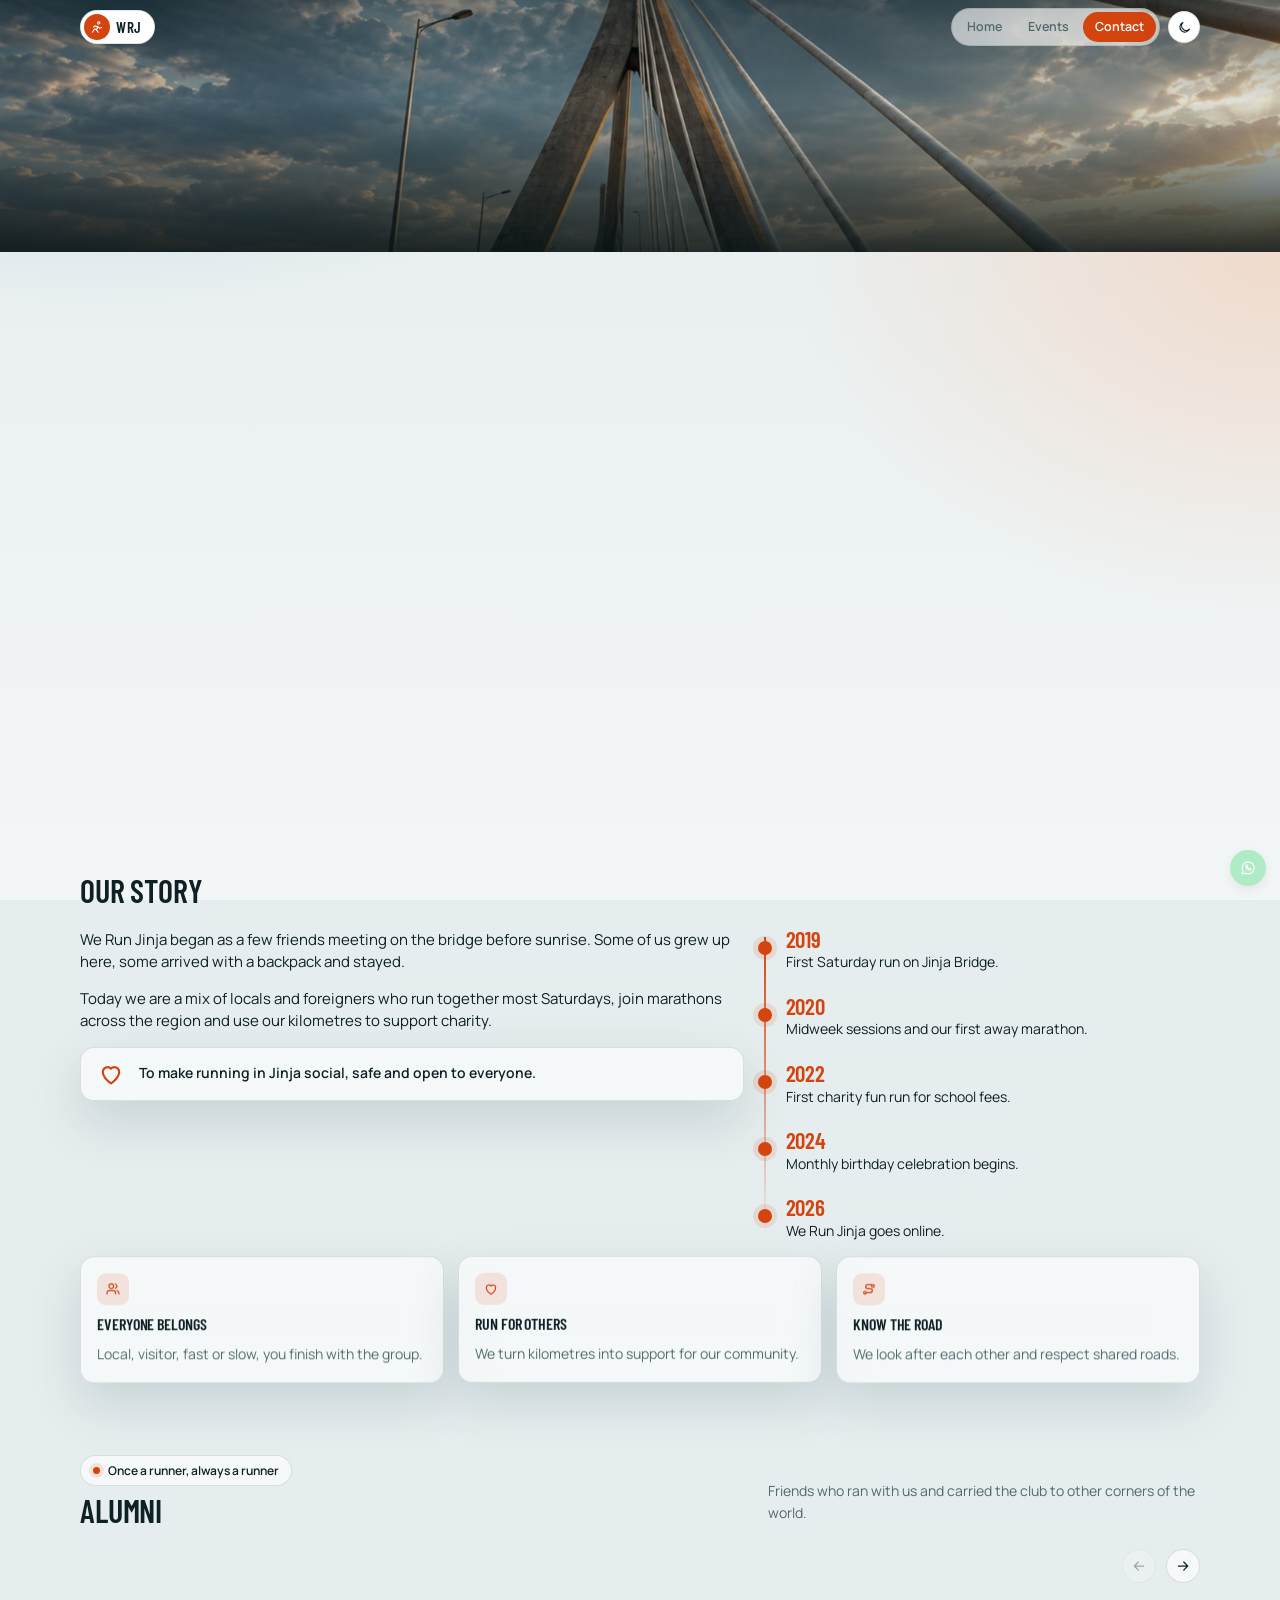
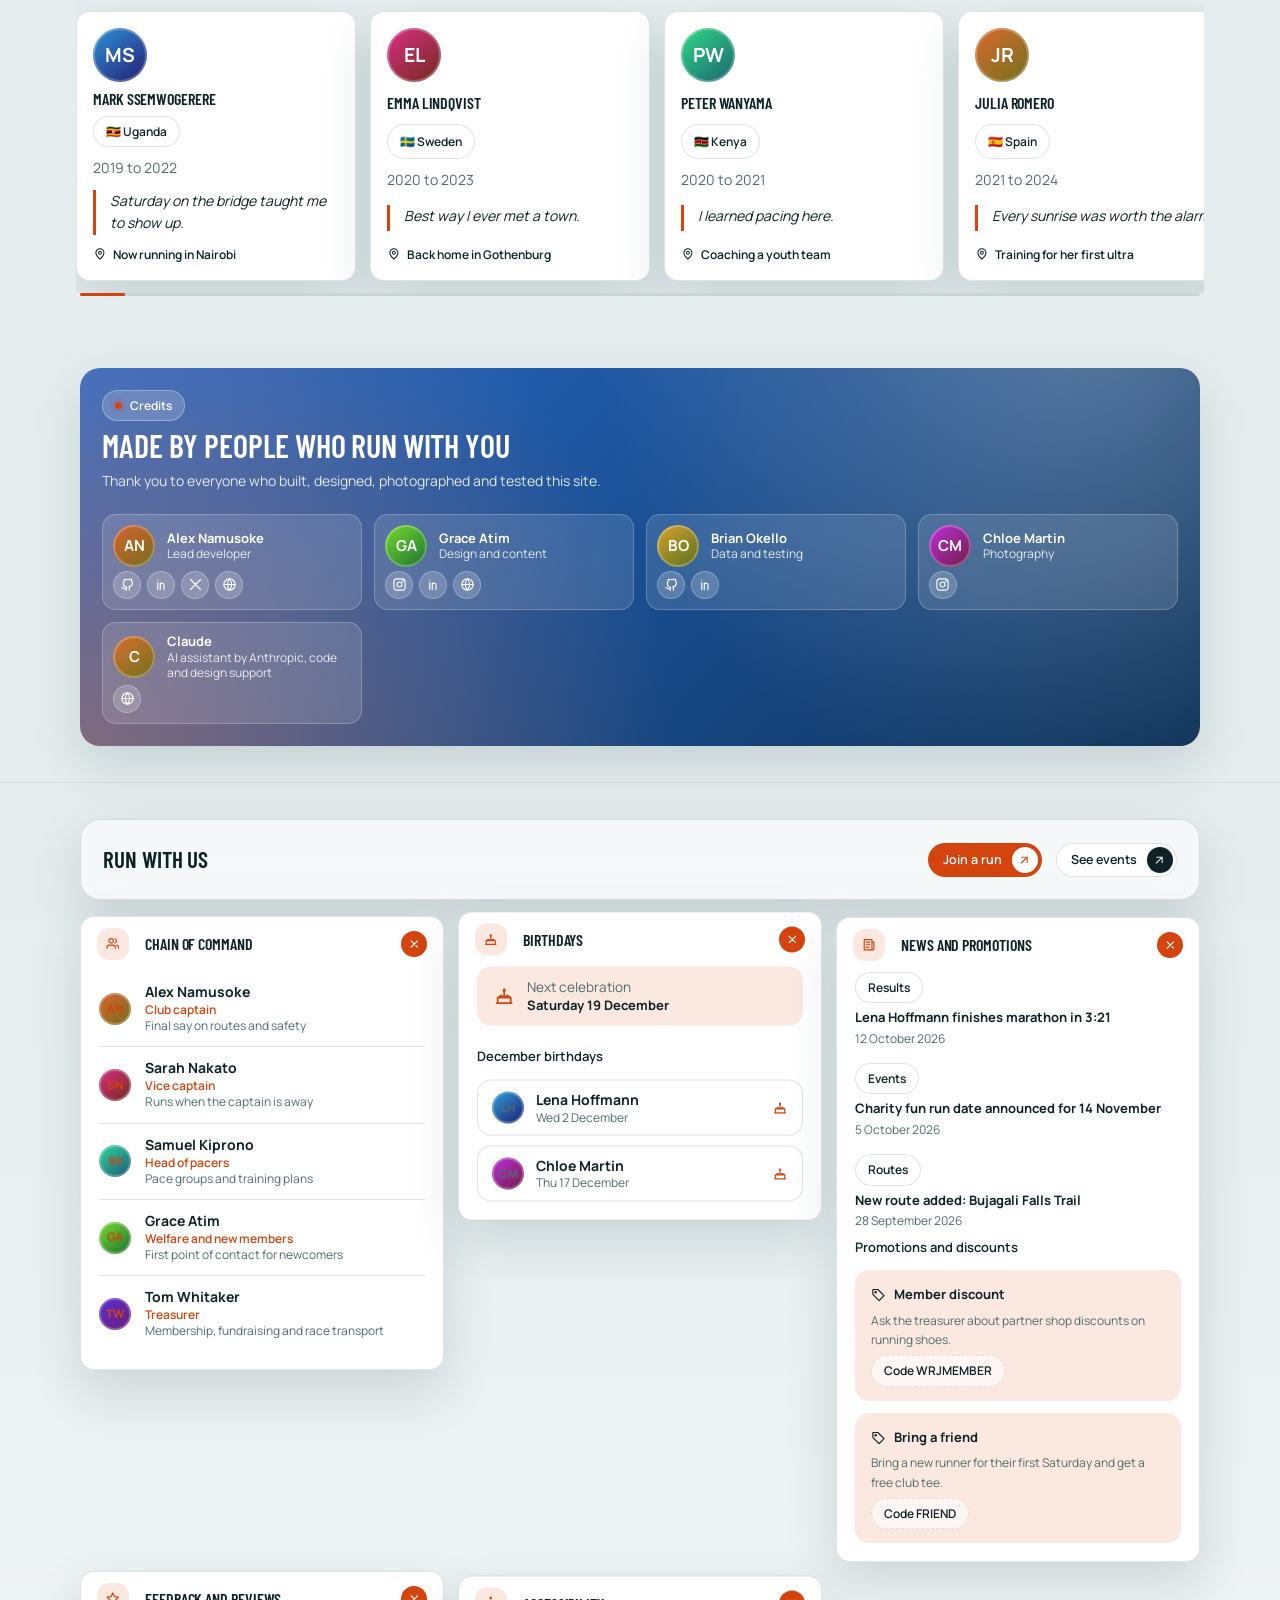
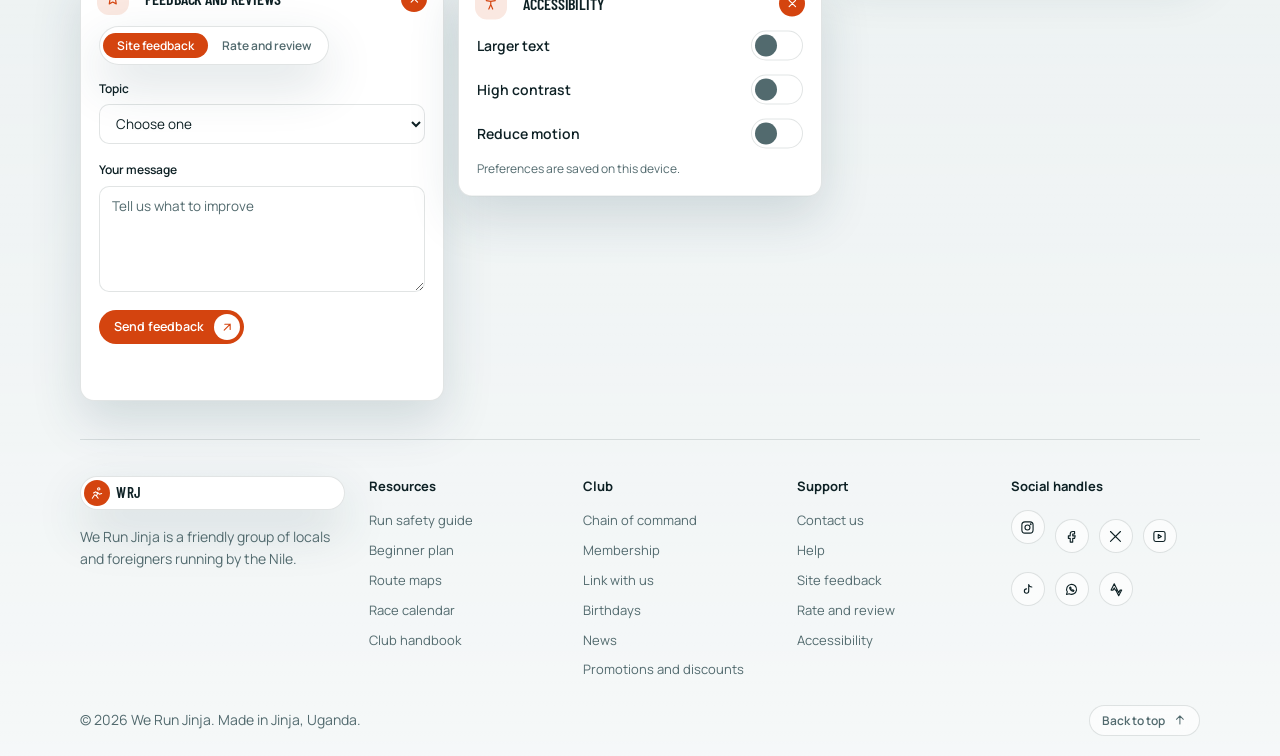
==== contact.html @ 4be66408 "WRJ02026002" ====
<!DOCTYPE html>
<html lang="en" data-theme="dark">
<head>
<meta charset="utf-8">
<meta name="viewport" content="width=device-width,initial-scale=1,viewport-fit=cover">
<title>We Run Jinja | Contact</title>
<meta name="description" content="Contact We Run Jinja, read our story, meet our alumni and the developers behind the site.">
<meta name="theme-color" content="#071619">
<script>
/* apply saved theme and accessibility choices before first paint */
(function(){try{var r=document.documentElement,t=localStorage.getItem('wrj-theme');if(!t)t=matchMedia('(prefers-color-scheme: light)').matches?'light':'dark';r.dataset.theme=t;
var a=JSON.parse(localStorage.getItem('wrj-a11y')||'{}');if(a.text)r.dataset.text='lg';if(a.contrast)r.dataset.contrast='high';if(a.motion)r.dataset.motion='reduce';}catch(e){}})();
</script>
<link rel="preconnect" href="https://fonts.googleapis.com">
<link rel="preconnect" href="https://fonts.gstatic.com" crossorigin>
<link href="https://fonts.googleapis.com/css2?family=Barlow+Condensed:wght@600;700&family=Manrope:wght@400;500;600;700;800&display=swap" rel="stylesheet">
<link rel="stylesheet" href="css/base.css">
<link rel="stylesheet" href="css/components.css">
<link rel="stylesheet" href="css/pages.css">
</head>
<body data-page="contact">
<a class="skip" href="#main">Skip to content</a>
<div id="header-root"></div>
<main id="main"></main>
<div id="footer-root"></div>
<noscript><p style="padding:24px;text-align:center">We Run Jinja needs JavaScript to show its content. Please enable it and reload.</p></noscript>
<script src="js/boot.js"></script>
</body>
</html>
---- css/base.css ----
/* ==========================================================
   We Run Jinja | base.css
   Tokens, light and dark themes, reset, layout, motion states.
   Edit colours in the two theme blocks only.
   ========================================================== */
:root{
  --font-display:"Barlow Condensed","Arial Narrow","DejaVu Sans Condensed","Liberation Sans Narrow",Impact,sans-serif;
  --font-body:"Manrope",system-ui,-apple-system,"Segoe UI",sans-serif;
  /* fallback values. The live values come from js/data/settings.js */
  --s:.8; --gallery-h:520px;
  --fs-xl:72px; --fs-lg:44px; --fs-md:32px; --fs-sm:16px; --fs-body:14px; --fs-small:12px;
  --pad:40px; --maxw:1120px; --section-y:48px; --gap:16px; --card-pad:20px;
  --r-sm:10px; --r-md:14px; --r-lg:20px; --r-pill:999px;
  --ease:cubic-bezier(.22,.8,.24,1);
}
@media (max-width:1024px){:root{--gallery-h:460px}}
@media (max-width:640px){:root{--gallery-h:420px}}
html[data-theme="dark"]{
  color-scheme:dark;
  --bg:#071619; --bg-2:#0c2227; --card:#0f2a30;
  --surface:rgba(255,255,255,.065); --surface-2:rgba(255,255,255,.11);
  --line:rgba(255,255,255,.14);
  --text:#eef4f1; --muted:#9bb3b0;
  --accent:#ff7a3c; --on-accent:#1b0b03; --accent-soft:rgba(255,122,60,.16);
  --water-a:#2a6fd0; --water-b:#0b2f55;
  --shadow:0 24px 60px rgba(0,0,0,.38);
  --glow-1:rgba(36,118,128,.38); --glow-2:rgba(255,122,60,.13);
  --hero-shade:linear-gradient(180deg,rgba(5,16,19,.55) 0%,rgba(5,16,19,.15) 38%,rgba(5,16,19,.92) 100%);
}
html[data-theme="light"]{
  color-scheme:light;
  --bg:#e6edee; --bg-2:#f3f6f6; --card:#ffffff;
  --surface:rgba(255,255,255,.62); --surface-2:rgba(255,255,255,.9);
  --line:rgba(14,33,37,.12);
  --text:#0e2125; --muted:#526a6e;
  --accent:#d4440f; --on-accent:#ffffff; --accent-soft:rgba(212,68,15,.12);
  --water-a:#2f73d6; --water-b:#7fb0f2;
  --shadow:0 20px 50px rgba(32,66,78,.16);
  --glow-1:rgba(120,170,190,.5); --glow-2:rgba(255,170,120,.3);
  --hero-shade:linear-gradient(180deg,rgba(5,16,19,.5) 0%,rgba(5,16,19,.12) 40%,rgba(5,16,19,.85) 100%);
}
html[data-contrast="high"]{--line:currentColor;--muted:var(--text)}
html[data-text="lg"]{font-size:112.5%}
html.theme-anim *,html.theme-anim *::before,html.theme-anim *::after{transition:background-color .45s,color .45s,border-color .45s,fill .45s!important}

*,*::before,*::after{box-sizing:border-box}
html{scroll-behavior:smooth;-webkit-text-size-adjust:100%;scroll-padding-top:96px}
body{margin:0;background:var(--bg);color:var(--text);font-family:var(--font-body);font-size:var(--fs-body);line-height:1.6;overflow-x:hidden;-webkit-font-smoothing:antialiased}
body::before{content:"";position:fixed;inset:0;z-index:-1;pointer-events:none;
  background:radial-gradient(900px 520px at 8% -6%,var(--glow-1),transparent 70%),radial-gradient(700px 520px at 100% 28%,var(--glow-2),transparent 70%),linear-gradient(180deg,var(--bg),var(--bg-2))}
img,svg{max-width:100%;display:block}
a{color:inherit;text-decoration:none}
button,input,select,textarea{font:inherit;color:inherit}
button{cursor:pointer;background:none;border:0;padding:0}
h1,h2,h3,h4,p,ul,ol,figure{margin:0}
ul,ol{padding:0;list-style:none}
:focus-visible{outline:2px solid var(--accent);outline-offset:3px;border-radius:6px}
.sr{position:absolute!important;width:1px;height:1px;overflow:hidden;clip:rect(0 0 0 0);white-space:nowrap}
.skip{position:fixed;left:12px;top:-60px;z-index:999;background:var(--accent);color:var(--on-accent);padding:10px 16px;border-radius:var(--r-pill);transition:top .2s}
.skip:focus{top:12px}

/* layout */
.container{width:min(var(--maxw),100% - var(--pad)*2);margin-inline:auto}
.section{padding-block:var(--section-y)}
.section-tight{padding-block:calc(var(--section-y)*.6)}
.stack>*+*{margin-top:var(--gap)}
.grid{display:grid;gap:var(--gap)}
.cols-2{grid-template-columns:repeat(auto-fit,minmax(min(100%,320px),1fr))}
.cols-3{grid-template-columns:repeat(auto-fit,minmax(min(100%,260px),1fr))}
.cols-4{grid-template-columns:repeat(auto-fit,minmax(min(100%,210px),1fr))}
.row{display:flex;flex-wrap:wrap;gap:var(--gap);align-items:center}

/* type */
.display{font-family:var(--font-display);font-weight:600;text-transform:uppercase;line-height:.9;letter-spacing:-.005em}
.h-xl{font-size:var(--fs-xl)}
.h-lg{font-size:var(--fs-lg)}
.h-md{font-size:var(--fs-md)}
.h-sm{font-size:var(--fs-sm)}
.lead{font-size:var(--fs-body);color:var(--muted);max-width:56ch}
.muted{color:var(--muted)}
.num{font-variant-numeric:tabular-nums}

/* surfaces */
.glass{background:var(--surface);-webkit-backdrop-filter:blur(18px) saturate(1.3);backdrop-filter:blur(18px) saturate(1.3);border:1px solid var(--line);border-radius:var(--r-md);box-shadow:var(--shadow)}
.solid{background:var(--card);border:1px solid var(--line);border-radius:var(--r-md);box-shadow:var(--shadow)}
.chip{display:inline-flex;align-items:center;gap:8px;padding:7px 14px;border-radius:var(--r-pill);background:var(--surface);border:1px solid var(--line);font-size:.8rem;font-weight:600;-webkit-backdrop-filter:blur(10px);backdrop-filter:blur(10px)}
.chip .dot{width:7px;height:7px;border-radius:50%;background:var(--accent);box-shadow:0 0 0 4px var(--accent-soft)}
.i{width:1.15em;height:1.15em;flex:none}

/* buttons */
.btn{--bg-btn:var(--accent);--fg-btn:var(--on-accent);display:inline-flex;align-items:center;gap:12px;padding:8px 8px 8px 24px;border-radius:var(--r-pill);background:var(--bg-btn);color:var(--fg-btn);font-weight:600;font-size:.95rem;border:1px solid transparent;transition:transform .35s var(--ease),box-shadow .35s var(--ease),background .3s}
.btn-ic{display:grid;place-items:center;width:38px;height:38px;border-radius:50%;background:var(--fg-btn);color:var(--bg-btn);transition:transform .4s var(--ease)}
.btn:hover{transform:translateY(-3px);box-shadow:0 14px 30px -10px var(--accent)}
.btn:hover .btn-ic{transform:rotate(45deg)}
.btn:active{transform:translateY(0) scale(.98)}
.btn-ghost{--bg-btn:var(--surface-2);--fg-btn:var(--text);border-color:var(--line);-webkit-backdrop-filter:blur(14px);backdrop-filter:blur(14px)}
.btn-ghost .btn-ic{background:var(--text);color:var(--bg)}
.btn-ghost:hover{box-shadow:var(--shadow)}
.btn-sm{padding:5px 5px 5px 18px;font-size:.85rem}.btn-sm .btn-ic{width:30px;height:30px}
.icon-btn{display:grid;place-items:center;width:44px;height:44px;border-radius:50%;background:var(--surface);border:1px solid var(--line);-webkit-backdrop-filter:blur(14px);backdrop-filter:blur(14px);transition:transform .3s var(--ease),background .3s,color .3s}
.icon-btn:hover{transform:translateY(-2px) scale(1.06);background:var(--accent);color:var(--on-accent)}
.icon-btn[disabled]{opacity:.35;pointer-events:none}

/* ---------- motion states (driven by js/core/motion.js) ---------- */
[data-reveal]{opacity:0;transform:translate3d(0,34px,0)}
[data-reveal="left"]{transform:translate3d(-46px,0,0)}
[data-reveal="right"]{transform:translate3d(46px,0,0)}
[data-reveal="zoom"]{transform:scale(.9)}
[data-reveal="fade"]{transform:none}
[data-reveal="clip"]{opacity:1;transform:none;clip-path:inset(0 100% 0 0 round var(--r-md))}
[data-reveal].in{opacity:1;transform:none;transition:opacity .8s var(--ease) var(--d,0ms),transform .95s var(--ease) var(--d,0ms)}
[data-reveal="clip"].in{clip-path:inset(0 0 0 0 round var(--r-md));transition:clip-path 1.1s var(--ease) var(--d,0ms)}
.w,.ch{display:inline-block;white-space:nowrap}
.wd,.chr{display:inline-block;overflow:hidden;vertical-align:top;padding-bottom:.14em;margin-bottom:-.14em}
.wd>span,.chr>span{display:inline-block;transform:translate3d(0,118%,0) rotate(5deg);opacity:0;transform-origin:0 100%}
[data-split].in .wd>span,[data-split].in .chr>span{transform:none;opacity:1;transition:transform .8s var(--ease) calc(var(--i)*var(--step,24ms) + var(--d,0ms)),opacity .5s ease calc(var(--i)*var(--step,24ms) + var(--d,0ms))}
[data-split="words"]{--step:30ms}
.split-vis{display:inline}

html[data-motion="reduce"] [data-reveal],html[data-motion="reduce"] .wd>span,html[data-motion="reduce"] .chr>span{opacity:1!important;transform:none!important;clip-path:none!important;transition:none!important}
html[data-motion="reduce"] *{animation-duration:.001ms!important;animation-iteration-count:1!important;scroll-behavior:auto!important}
@media (prefers-reduced-motion:reduce){
  [data-reveal],.wd>span,.chr>span{opacity:1!important;transform:none!important;clip-path:none!important;transition:none!important}
  *{animation-duration:.001ms!important;animation-iteration-count:1!important;scroll-behavior:auto!important}
}
/* scroll progress */
.progress-line{position:fixed;left:0;top:0;height:3px;width:100%;z-index:80;transform-origin:0 50%;transform:scaleX(0);background:linear-gradient(90deg,var(--accent),#ffc15a)}

/* side-slide reveals start off-screen: never let them create sideways scroll */
html,body{overflow-x:clip}
@media (max-width:900px){[data-reveal="left"],[data-reveal="right"]{transform:translate3d(0,34px,0)}}
---- css/components.css ----
/* ==========================================================
   We Run Jinja | components.css
   One block per reusable component (matches js/components/*.js)
   ========================================================== */

/* ---- header: three stand alone pieces (logo pill, nav pill, theme button) ---- */
.site-header{position:fixed;inset:0 0 auto;z-index:60;padding-top:10px;pointer-events:none}
.site-header .bar{display:flex;align-items:center;justify-content:space-between;gap:10px}
.site-header .bar>*,.bar-right>*{pointer-events:auto}
.bar-right{display:flex;align-items:center;gap:8px}
.brand{display:inline-flex;align-items:center;gap:8px;padding:4px 16px 4px 4px;border-radius:var(--r-pill);background:var(--card);border:1px solid var(--line);box-shadow:var(--shadow);transition:transform .35s var(--ease)}
.brand:hover{transform:translateY(-2px)}
.brand-mark{display:grid;place-items:center;width:34px;height:34px;border-radius:50%;background:var(--accent);color:var(--on-accent);transition:transform .5s var(--ease)}
.brand:hover .brand-mark{transform:rotate(-14deg) scale(1.08)}
.brand-name{font-size:20px;line-height:1;letter-spacing:.04em}
.nav{display:flex;gap:2px;padding:4px;border-radius:var(--r-pill);background:var(--surface);border:1px solid var(--line);-webkit-backdrop-filter:blur(16px) saturate(1.3);backdrop-filter:blur(16px) saturate(1.3);transition:background .4s}
.site-header.scrolled .nav{background:var(--surface-2)}
.nav a{padding:7px 15px;border-radius:var(--r-pill);font-weight:600;font-size:14px;color:var(--muted);transition:color .3s,background .3s}
.nav a:hover{color:var(--text);background:var(--surface-2)}
.nav a[aria-current=page]{color:var(--on-accent);background:var(--accent)}
.icon-btn.theme-btn{width:40px;height:40px;background:var(--card);box-shadow:var(--shadow)}
.theme-btn .t-sun{display:none}
html[data-theme=dark] .t-sun{display:block}
html[data-theme=dark] .t-moon{display:none}
html[data-theme=light] .t-moon{display:block}
.theme-btn svg{transition:transform .6s var(--ease)}
.theme-btn:hover svg{transform:rotate(40deg)}
@media (max-width:640px){
  .site-header{padding-top:8px}
  .brand{padding:3px 12px 3px 3px}.brand-mark{width:30px;height:30px}.brand-mark .i{width:16px;height:16px}.brand-name{font-size:18px}
  .nav a{padding:6px 9px;font-size:13px}
  .icon-btn.theme-btn{width:36px;height:36px}
}
@media (max-width:430px){.brand{padding:3px}.brand-name{display:none}}

/* ---- floating WhatsApp ---- */
.wa-float{position:fixed;right:18px;bottom:18px;z-index:75;display:flex;align-items:center;gap:10px;opacity:var(--wa-idle,.45);transition:opacity .35s,transform .45s var(--ease)}
.wa-ic{display:grid;place-items:center;width:50px;height:50px;border-radius:50%;background:#25d366;color:#fff;box-shadow:0 8px 24px rgba(0,0,0,.28)}
.wa-ic .i{width:26px;height:26px}
.wa-label{padding:7px 14px;border-radius:var(--r-pill);background:var(--card);border:1px solid var(--line);font-size:13px;font-weight:600;white-space:nowrap;opacity:0;transform:translateX(12px);pointer-events:none;transition:opacity .35s,transform .45s var(--ease)}
.wa-float:hover,.wa-float:focus-visible,.wa-float.active{opacity:1;transform:translateY(-3px)}
.wa-float:hover .wa-label,.wa-float:focus-visible .wa-label,.wa-float.active .wa-label{opacity:1;transform:none}
@media (max-width:640px){.wa-float{right:12px;bottom:12px}.wa-ic{width:46px;height:46px}.wa-label{display:none}}

/* ---- credits band (above every footer) ---- */
.credits{padding-block:var(--section-y) 0}
.credits-card{position:relative;overflow:hidden;padding:calc(var(--card-pad)*1.6);border-radius:var(--r-lg);color:#fff;isolation:isolate;
  background:radial-gradient(circle at 90% -10%,rgba(255,255,255,.28),transparent 45%),radial-gradient(circle at 0 110%,rgba(255,122,60,.45),transparent 50%),linear-gradient(135deg,#2a6fd0,#0b2f55);box-shadow:var(--shadow)}
.credits-card::before{content:"";position:absolute;right:-90px;top:-90px;width:260px;height:260px;border-radius:50%;border:34px solid rgba(255,255,255,.08);z-index:-1}
.credits-line{position:absolute;inset:auto 0 0 0;width:100%;height:90px;z-index:-1;opacity:.5}
.credits-line .route-line{stroke:#fff;stroke-width:1.5px}
.credits-head{display:grid;gap:10px;justify-items:start;margin-bottom:22px;max-width:640px}
.credits-head .lead{color:rgba(255,255,255,.85)}
.credits-head .chip{background:rgba(255,255,255,.18);color:#fff;border-color:rgba(255,255,255,.3)}
.credits-grid{display:grid;grid-template-columns:repeat(auto-fit,minmax(min(100%,250px),1fr));gap:12px}
.credit{display:grid;grid-template-columns:auto 1fr;gap:4px 12px;align-items:center;padding:12px;border-radius:var(--r-md);background:rgba(255,255,255,.12);border:1px solid rgba(255,255,255,.22);-webkit-backdrop-filter:blur(10px);backdrop-filter:blur(10px);transition:background .3s,transform .4s var(--ease)}
.credit:hover{background:rgba(255,255,255,.22);transform:translateY(-4px)}
.credit-text{display:grid;line-height:1.3;min-width:0}.credit-text b{font-size:15px}.credit-text span{font-size:12px;opacity:.85}
.credit-links{grid-column:1/-1;display:flex;gap:6px;flex-wrap:wrap}
.credit .icon-btn{width:32px;height:32px;background:rgba(255,255,255,.15);color:#fff;border-color:rgba(255,255,255,.25)}
.credit .icon-btn .i{width:15px;height:15px}

/* ---- section head ---- */
.section-head{display:flex;flex-wrap:wrap;align-items:flex-end;justify-content:space-between;gap:var(--gap);margin-bottom:calc(45px * var(--s))}
.section-head-main{display:grid;gap:16px;justify-items:start}
.section-head .lead{flex:1 1 280px;max-width:44ch}

/* ---- stat tile ---- */
.tile{display:grid;gap:6px;padding:var(--card-pad);transition:transform .4s var(--ease),border-color .3s}
.tile:hover{transform:translateY(-6px);border-color:var(--accent)}
.tile-ic{display:grid;place-items:center;width:42px;height:42px;border-radius:14px;background:var(--accent-soft);color:var(--accent)}
.tile-num{font-size:var(--fs-md);display:flex;align-items:baseline;gap:6px}
.tile-num small{font-size:.32em;color:var(--muted);font-family:var(--font-body);font-weight:600}
.tile p{color:var(--muted);font-size:.92rem}

/* ---- avatar ---- */
.avatar{--s:44px;display:inline-grid;place-items:center;flex:none;width:var(--s);height:var(--s);border-radius:50%;overflow:hidden;color:#fff;font-weight:600;background:linear-gradient(140deg,hsl(var(--h) 70% 52%),hsl(calc(var(--h) + 40) 60% 28%));box-shadow:inset 0 0 0 2px rgba(255,255,255,.25)}
.avatar b{font-size:calc(var(--s)*.36)}
.avatar img{width:100%;height:100%;object-fit:cover}
.avatar-sm{--s:40px}.avatar-md{--s:56px}.avatar-lg{--s:72px}.avatar-xl{--s:88px}

/* ---- athlete card ---- */
.ath-card{display:flex;flex-direction:column;border-radius:var(--r-md);overflow:hidden;background:var(--card);border:1px solid var(--line);box-shadow:var(--shadow);cursor:pointer;transition:transform .45s var(--ease),border-color .3s}
.ath-card:hover,.ath-card:focus-visible{transform:translateY(-8px);border-color:var(--accent)}
.ath-photo{position:relative;aspect-ratio:4/3.1;display:grid;place-items:center;overflow:hidden;background:linear-gradient(150deg,hsl(var(--h) 65% 46%),hsl(calc(var(--h) + 50) 55% 18%))}
.ath-photo b{font:600 var(--fs-lg)/1 var(--font-display);color:rgba(255,255,255,.88);transition:transform .6s var(--ease)}
.ath-photo img{position:absolute;inset:0;width:100%;height:100%;object-fit:cover;transition:transform .7s var(--ease)}
.ath-card:hover .ath-photo b,.ath-card:hover .ath-photo img{transform:scale(1.1)}
.ath-country{position:absolute;left:12px;bottom:12px;color:#fff;background:rgba(0,0,0,.35)}
.ath-rank{position:absolute;right:14px;top:6px;font-size:var(--fs-md);color:transparent;-webkit-text-stroke:1.5px rgba(255,255,255,.8);line-height:1}
.ath-body{display:grid;gap:6px;padding:var(--card-pad)}
.ath-big{display:flex;align-items:baseline;gap:8px}
.ath-big .display{font-size:var(--fs-md);color:var(--accent)}
.ath-big small{color:var(--muted);font-weight:600}
.ath-meta{display:flex;gap:16px;color:var(--muted);font-size:.85rem}
.ath-meta li{display:flex;align-items:center;gap:6px}
.ath-card.leading{min-width:0}

/* profile modal */
.profile{display:grid;gap:20px}
.profile-head{display:flex;align-items:center;gap:20px;flex-wrap:wrap}
.profile-head>div{display:grid;gap:8px;justify-items:start}
.profile-stats{display:grid;grid-template-columns:repeat(auto-fit,minmax(110px,1fr));gap:12px}
.profile-stats .solid{padding:16px;display:grid;gap:2px;box-shadow:none}
.profile-stats small,.pb-list small{color:var(--muted)}
.pb-list{display:grid;grid-template-columns:repeat(auto-fit,minmax(110px,1fr));gap:12px}
.pb-list li{padding:14px 16px;display:grid;box-shadow:none}
.pb-list b{font-size:1.9rem;color:var(--accent)}

/* ---- record card ---- */
.rec-card{display:grid;gap:14px;padding:var(--card-pad);height:100%;transition:transform .4s var(--ease),border-color .3s}
.rec-card:hover{transform:translateY(-6px);border-color:var(--accent)}
.rec-top{display:flex;justify-content:space-between;align-items:center;gap:8px;flex-wrap:wrap;font-size:.82rem}
.rec-km{display:flex;align-items:baseline;gap:8px}
.rec-km .display{font-size:var(--fs-lg);line-height:.85}
.rec-km small{color:var(--muted);font-weight:600}
.rec-meter{height:8px;border-radius:8px;background:var(--surface-2);overflow:hidden}
.rec-meter i{display:block;height:100%;width:var(--fill);border-radius:8px;background:linear-gradient(90deg,var(--accent),#ffc15a);transform-origin:0 50%;transform:scaleX(0)}
.rec-card.in .rec-meter i{transform:scaleX(1);transition:transform 1.4s var(--ease) .3s}
.rec-stats{display:grid;grid-template-columns:1fr 1fr;gap:10px;margin:0}
.rec-stats div{padding:12px 14px;border-radius:var(--r-sm);background:var(--surface-2)}
.rec-stats dt{font-size:.75rem;color:var(--muted)}
.rec-stats dd{margin:0;font-weight:600;font-size:1.2rem}
.rec-foot{display:flex;align-items:center;gap:12px;padding-top:6px;border-top:1px solid var(--line)}
.rec-foot div{display:grid;line-height:1.3;min-width:0}
.rec-foot div span{display:flex;align-items:center;gap:4px;font-size:.82rem}

/* ---- route card + map ---- */
.route-card{display:flex;flex-direction:column;gap:14px;padding:12px 12px var(--card-pad);border-radius:var(--r-lg);border:1px solid var(--line);transition:transform .5s var(--ease)}
.route-card:hover{transform:translateY(-8px) rotate(-.6deg)}
.route-card.tone-dark{background:linear-gradient(160deg,#10272c,#081a1d);color:#eef4f1}
.route-card.tone-light{background:#f4f6f5;color:#0e2125}
.route-card.tone-orange{background:linear-gradient(160deg,#ff7a3c,#d9420f);color:#1b0b03}
.route-body{display:grid;gap:10px;padding-inline:10px}
.route-facts{display:flex;gap:16px;flex-wrap:wrap;font-size:.9rem}
.route-facts b{font-size:1.15rem}
.route-when{display:flex;flex-wrap:wrap;gap:6px 16px;align-items:center;font-size:.85rem;opacity:.8}
.route-when span,.route-when{align-items:center}
.route-when span{display:inline-flex;gap:6px}
.route-when .i{display:inline-block;vertical-align:-3px;margin-right:6px}
.map{position:relative;aspect-ratio:5/3;border-radius:var(--r-md);overflow:hidden;background:rgba(255,255,255,.08)}
.tone-light .map{background:#e3e8e7}
.tone-orange .map{background:rgba(0,0,0,.18)}
.map svg{position:absolute;inset:0;width:100%;height:100%}
.map-streets path{fill:none;stroke:currentColor;stroke-opacity:.16;stroke-width:.5}
.route-line{fill:none;stroke:var(--accent);stroke-width:1.3;stroke-linecap:round;stroke-linejoin:round;stroke-dasharray:1;stroke-dashoffset:1}
.tone-orange .route-line{stroke:#1b0b03}
.tone-light .route-line{stroke:#0e2125}
.in .route-line,.route-line.in{stroke-dashoffset:0;transition:stroke-dashoffset 2.2s var(--ease) .25s}
.route-dot{fill:var(--accent)}.route-end{fill:currentColor}
.tone-orange .route-dot{fill:#fff}
.map-pill{position:absolute;transform:translate(-50%,-140%);padding:3px 9px;border-radius:var(--r-pill);background:#fff;color:#0e2125;font-size:.68rem;font-weight:600;box-shadow:0 4px 10px rgba(0,0,0,.25);opacity:0;transition:opacity .4s}
.in .map-pill{opacity:1;transition-delay:1.4s}

/* ---- event + schedule + activity ---- */
.event-list{display:grid;gap:14px}
.event-card{display:grid;grid-template-columns:auto 1fr;gap:calc(22px * var(--s));padding:var(--card-pad);transition:transform .4s var(--ease),border-color .3s}
.event-card:hover{transform:translateX(8px);border-color:var(--accent)}
.event-date{display:grid;place-items:center;align-content:center;min-width:86px;padding:14px;border-radius:var(--r-md);background:var(--accent);color:var(--on-accent);text-align:center;line-height:1}
.event-date .display{font-size:var(--fs-md)}
.event-date small{font-weight:600;font-size:.9rem}.event-date em{font-style:normal;font-size:.75rem;opacity:.8}
.kind-birthday .event-date{background:linear-gradient(150deg,#ff9cc0,#ff7a3c)}
.kind-race .event-date{background:linear-gradient(150deg,var(--water-a),var(--water-b));color:#fff}
.kind-charity .event-date{background:linear-gradient(150deg,#58c08a,#1f7a54);color:#fff}
.kind-social .event-date{background:var(--surface-2);color:var(--text);border:1px solid var(--line)}
.event-main{display:grid;gap:8px;justify-items:start;align-content:center}
.event-meta{display:flex;flex-wrap:wrap;gap:6px 18px;color:var(--muted);font-size:.88rem}
.event-meta li{display:flex;align-items:center;gap:6px}
.sched-grid{display:grid;grid-template-columns:repeat(auto-fit,minmax(min(100%,250px),1fr));gap:var(--gap)}
.sched-card{display:grid;gap:12px;align-content:start;padding:var(--card-pad);border-radius:var(--r-md);transition:transform .4s var(--ease)}
.sched-card:hover{transform:translateY(-6px)}
.sched-card.is-main{background:linear-gradient(150deg,var(--water-a),var(--water-b));color:#fff;border:1px solid rgba(255,255,255,.25);box-shadow:var(--shadow)}
.sched-card.is-main .chip{background:rgba(255,255,255,.18);color:#fff}
.sched-card.is-main .event-meta{color:rgba(255,255,255,.85)}
.sched-day{display:flex;align-items:center;justify-content:space-between;gap:8px;flex-wrap:wrap}
.sched-title{font-weight:600}.sched-note{color:var(--muted);font-size:.92rem}.is-main .sched-note{color:rgba(255,255,255,.85)}
.act-card{display:grid;gap:12px;align-content:start;padding:var(--card-pad);transition:transform .4s var(--ease),border-color .3s}
.act-card:hover{transform:translateY(-6px);border-color:var(--accent)}
.act-ic{display:grid;place-items:center;width:52px;height:52px;border-radius:16px;background:var(--accent-soft);color:var(--accent);transition:transform .5s var(--ease)}
.act-card:hover .act-ic{transform:rotate(-10deg) scale(1.1)}

/* ---- tabs ---- */
.tab-list{position:relative;display:inline-flex;max-width:100%;overflow-x:auto;scrollbar-width:none;padding:6px;border-radius:var(--r-pill);margin-bottom:calc(29px * var(--s))}
.tab-list::-webkit-scrollbar{display:none}
.tab{position:relative;z-index:1;flex:none;padding:10px 20px;border-radius:var(--r-pill);font-weight:600;font-size:.9rem;color:var(--muted);transition:color .3s}
.tab[aria-selected=true]{color:var(--on-accent)}
.tab:not([aria-selected=true]):hover{color:var(--text)}
.tab-pill{position:absolute;left:0;top:6px;bottom:6px;width:0;border-radius:var(--r-pill);background:var(--accent);transition:transform .5s var(--ease),width .5s var(--ease)}

/* ---- carousel ---- */
.carousel-bar{display:flex;align-items:center;justify-content:space-between;gap:var(--gap);margin-bottom:18px}
.carousel-btns{gap:10px}
.carousel-track{display:flex;gap:var(--gap);overflow-x:auto;scroll-snap-type:x mandatory;scrollbar-width:none;padding:10px 4px 26px;margin-inline:-4px;overscroll-behavior-x:contain;cursor:grab}
.carousel-track::-webkit-scrollbar{display:none}
.carousel-track.dragging{scroll-snap-type:none;cursor:grabbing;user-select:none}
.carousel-track.dragging *{pointer-events:none}
.carousel-x .carousel-item{flex:0 0 min(280px,82%);scroll-snap-align:start;display:flex}
.carousel-x .carousel-item>*{width:100%}
.car-progress{height:3px;border-radius:3px;background:var(--line);overflow:hidden}
.car-progress i{display:block;height:100%;background:var(--accent);transform-origin:0 50%;transition:transform .3s}
.carousel-y .carousel-track{flex-direction:column;overflow-x:hidden;overflow-y:auto;scroll-snap-type:y proximity;height:var(--car-h,360px);padding:4px 6px 4px 4px;margin:0;gap:10px}
.carousel-y .carousel-item{scroll-snap-align:start;flex:none}
.carousel-y .car-progress{position:absolute;right:0;top:64px;bottom:0;width:3px;height:auto}
.carousel-y{position:relative}
.carousel-y .car-progress i{width:100%;transform-origin:50% 0}

/* ---- modal ---- */
.modal{border:0;padding:0;background:transparent;color:var(--text);width:min(760px,calc(100% - 24px));max-height:640px;margin:auto;overflow:visible}
.modal::backdrop{background:rgba(3,10,12,.66);-webkit-backdrop-filter:blur(8px);backdrop-filter:blur(8px)}
.modal[open]{animation:pop .5s var(--ease)}
@keyframes pop{from{opacity:0;transform:translateY(24px) scale(.94)}}
.modal-body{position:relative;max-height:640px;overflow:auto;padding:calc(32px * var(--s));border-radius:var(--r-lg);background:var(--card);border:1px solid var(--line);box-shadow:var(--shadow)}
.modal-x{position:absolute;right:14px;top:14px;z-index:2}
.modal-open{overflow:hidden}
.lightbox img{width:100%;max-height:520px;object-fit:contain;border-radius:var(--r-md)}
.lightbox figcaption{margin-top:14px}

/* ---- gallery ---- */
.gallery{display:grid;grid-template-columns:repeat(3,1fr);gap:var(--gap);height:var(--gallery-h);overflow:hidden;border-radius:var(--r-lg);padding:var(--gap);background:var(--surface);border:1px solid var(--line);-webkit-mask-image:linear-gradient(transparent,#000 8%,#000 92%,transparent);mask-image:linear-gradient(transparent,#000 8%,#000 92%,transparent)}
.gallery-col{display:grid;gap:var(--gap);align-content:start;will-change:transform}
.shot{position:relative;margin:0;border-radius:var(--r-md);overflow:hidden;cursor:zoom-in}
.shot img{width:100%;height:100%;object-fit:cover;transition:transform .8s var(--ease)}
.shot:hover img{transform:scale(1.08)}
.shot figcaption{position:absolute;left:0;right:0;bottom:0;padding:26px 14px 12px;font-weight:600;font-size:.88rem;color:#fff;background:linear-gradient(transparent,rgba(0,0,0,.7));transform:translateY(100%);transition:transform .45s var(--ease)}
.shot:hover figcaption,.shot:focus-visible figcaption{transform:none}
@media (max-width:700px){.gallery{grid-template-columns:repeat(2,1fr);height:var(--gallery-h)}.gallery-col:nth-child(3){display:none}}

/* ---- performance board ---- */
.perf-grid{display:grid;grid-template-columns:1.1fr 1fr;gap:var(--gap)}
.perf-hero{position:relative;display:grid;gap:10px;align-content:space-between;min-height:280px;padding:calc(32px * var(--s));border-radius:var(--r-lg);color:#fff;overflow:hidden;background:radial-gradient(circle at 85% 0%,rgba(255,255,255,.28),transparent 45%),linear-gradient(150deg,var(--water-a),var(--water-b));box-shadow:var(--shadow)}
.perf-label{font-weight:600;opacity:.85}
.perf-big{font-size:var(--fs-xl);line-height:.85}
.perf-holder{display:flex;align-items:center;gap:14px}.perf-holder div{display:grid;line-height:1.3}.perf-holder span{opacity:.85;font-size:.9rem}
.perf-list{display:grid;gap:12px;align-content:start}
.perf-row{display:flex;align-items:center;gap:14px;padding:14px 18px;transition:transform .4s var(--ease),border-color .3s}
.perf-row:hover{transform:translateX(6px);border-color:var(--accent)}
.perf-rank{font-size:2rem;color:var(--accent);width:1.4ch}
.perf-who{display:grid;flex:1;min-width:0;line-height:1.35}.perf-who span{font-size:.8rem}
.perf-time{font-size:var(--fs-sm)}
@media (max-width:860px){.perf-grid{grid-template-columns:1fr}.perf-hero{min-height:280px}}

/* ---- podium + ranking rows ---- */
.podium{display:grid;grid-template-columns:repeat(3,1fr);gap:var(--gap);align-items:end;margin-bottom:calc(38px * var(--s))}
.podium-step{position:relative;display:grid;gap:8px;justify-items:center;text-align:center;padding:var(--card-pad);border-radius:var(--r-lg);cursor:pointer;background:var(--card);border:1px solid var(--line);transition:transform .45s var(--ease),border-color .3s}
.podium-step:hover{transform:translateY(-8px);border-color:var(--accent)}
.podium-step.rank-1{padding-block:calc(var(--card-pad)*2);background:linear-gradient(170deg,var(--accent),#ffb15a);color:var(--on-accent);border:0;box-shadow:0 30px 60px -20px var(--accent)}
.podium-step.rank-2{padding-block:calc(var(--card-pad)*1.4)}
.podium-rank{position:absolute;top:8px;left:16px;font-size:var(--fs-md);color:transparent;-webkit-text-stroke:1.5px currentColor;opacity:.55;line-height:1}
.podium-val{display:flex;align-items:baseline;gap:6px}.podium-val .display{font-size:var(--fs-md)}.podium-val small{font-weight:600;opacity:.75}
.podium-step h4{font-size:var(--fs-sm)}
.rank-row{display:grid;grid-template-columns:auto auto 1fr auto;align-items:center;gap:14px;padding:12px 16px;border-radius:var(--r-md);background:var(--surface);border:1px solid var(--line);cursor:pointer;transition:transform .35s var(--ease),border-color .3s}
.rank-row:hover{transform:translateX(6px);border-color:var(--accent)}
.rank-n{font-size:1.8rem;color:var(--muted);width:1.6ch}
.rank-who{display:grid;gap:2px;min-width:0}.rank-who span{font-size:.8rem}
.rank-bar{display:block;height:4px;border-radius:4px;background:var(--surface-2);position:relative;overflow:hidden;margin-top:4px}
.rank-bar::after{content:"";position:absolute;inset:0;width:var(--w);background:var(--accent);border-radius:4px;transform-origin:0 50%;animation:barin 1.2s var(--ease) both}
@keyframes barin{from{transform:scaleX(0)}}
.rank-val{white-space:nowrap;font-size:.85rem;color:var(--muted)}.rank-val b{color:var(--text);font-size:1.05rem}
@media (max-width:620px){.podium{gap:8px}.podium-step{padding:14px 6px}.podium .avatar-xl{--s:72px}.podium .avatar-lg{--s:56px}.podium-step p:not(.podium-val){font-size:.68rem}}

/* ---- ultimate grid (editorial tiles) ---- */
.ultimate{display:grid;grid-template-columns:repeat(4,1fr);gap:var(--gap)}
.ult-tile{display:grid;grid-template-rows:auto 1fr;border-radius:var(--r-md);overflow:hidden;cursor:pointer;min-height:230px;transition:transform .5s var(--ease)}
.ult-tile:hover{transform:translateY(-8px) scale(1.02)}
.ult-1{grid-column:span 2;grid-row:span 2}
.ult-photo{position:relative;display:grid;place-items:center;min-height:130px;background:linear-gradient(150deg,hsl(var(--h) 65% 42%),hsl(calc(var(--h) + 50) 55% 14%));overflow:hidden}
.ult-1 .ult-photo{min-height:260px}
.ult-photo b{font:600 var(--fs-lg)/1 var(--font-display);color:rgba(255,255,255,.85);transition:transform .7s var(--ease)}
.ult-tile:hover .ult-photo b{transform:scale(1.15) rotate(-4deg)}
.ult-photo img{position:absolute;inset:0;width:100%;height:100%;object-fit:cover}
.ult-text{display:grid;gap:8px;align-content:start;padding:var(--card-pad)}
.ult-title{font-weight:600}.ult-meta{display:flex;flex-wrap:wrap;gap:6px 14px;font-size:.82rem;opacity:.85}
.tone-orange.ult-tile{background:var(--accent);color:var(--on-accent)}
.tone-dark.ult-tile{background:#0b1a1d;color:#eef4f1;border:1px solid rgba(255,255,255,.12)}
.tone-light.ult-tile{background:#f4f6f5;color:#0e2125}
.tone-outline.ult-tile{background:transparent;border:1.5px solid var(--accent);color:var(--text)}
@media (max-width:900px){.ultimate{grid-template-columns:repeat(2,1fr)}.ult-1{grid-column:span 2;grid-row:auto}.ult-1 .ult-photo{min-height:180px}}
@media (max-width:520px){.ultimate{grid-template-columns:1fr}.ult-1{grid-column:auto}}

/* ---- birthday panel ---- */
.bday-panel{display:grid;gap:14px}
.bday-next{display:flex;align-items:center;gap:12px;padding:12px 16px;border-radius:var(--r-md);background:var(--accent-soft);color:var(--text)}
.bday-next .i{color:var(--accent);width:1.6em;height:1.6em}.bday-next span{display:grid;line-height:1.3;font-size:.85rem;color:var(--muted)}.bday-next b{color:var(--text);font-size:1rem}
.bday-head{font-size:.95rem;font-weight:600;margin-top:6px}
.bday-list{display:grid;gap:10px}
.bday{display:flex;align-items:center;gap:12px;padding:10px 14px;border-radius:var(--r-md);background:var(--surface);border:1px solid var(--line)}
.bday>div{display:grid;flex:1;line-height:1.3}.bday span{font-size:.8rem;color:var(--muted)}.bday>.i{color:var(--accent)}

/* ---- forms ---- */
.form{display:grid;gap:18px}
.form-grid{display:grid;grid-template-columns:repeat(auto-fit,minmax(min(100%,220px),1fr));gap:16px}
.field{display:grid;gap:6px}.field.full{grid-column:1/-1}
.field label,.field legend{font-size:.85rem;font-weight:600}
.field input,.field select,.field textarea{width:100%;padding:14px 16px;border-radius:var(--r-sm);border:1px solid var(--line);background:var(--surface-2);transition:border-color .3s,box-shadow .3s;font-size:1rem}
.field input::placeholder,.field textarea::placeholder{color:var(--muted)}
.field input:focus,.field select:focus,.field textarea:focus{outline:0;border-color:var(--accent);box-shadow:0 0 0 4px var(--accent-soft)}
.field select option{color:#0e2125}
fieldset.field{border:0;padding:0;margin:0}
.rating{display:flex;flex-direction:row-reverse;justify-content:flex-end;gap:4px}
.rating legend{float:left;width:100%;margin-bottom:6px}
.rating input{position:absolute;opacity:0;pointer-events:none}
.rating label{cursor:pointer;color:var(--muted);transition:color .2s,transform .3s var(--ease)}
.rating label .i{width:2rem;height:2rem}
.rating input:checked~label,.rating label:hover,.rating label:hover~label{color:#ffb429}
.rating input:checked~label .i,.rating label:hover .i,.rating label:hover~label .i{fill:currentColor}
.rating label:hover{transform:scale(1.15)}
.rating input:focus-visible+label{outline:2px solid var(--accent);border-radius:6px}
.form .btn{justify-self:start}
.form-msg{min-height:1.4em;font-weight:600;color:var(--accent)}

/* ---- faq ---- */
.faq{display:grid;gap:12px}
.faq-item{padding:0;overflow:hidden}
.faq-item summary,.fpanel summary{display:flex;align-items:center;justify-content:space-between;gap:16px;padding:20px 24px;cursor:pointer;font-weight:600;list-style:none}
.faq-item summary::-webkit-details-marker,.fpanel summary::-webkit-details-marker{display:none}
.faq-plus{display:grid;place-items:center;width:34px;height:34px;border-radius:50%;background:var(--accent-soft);color:var(--accent);transition:transform .45s var(--ease),background .3s,color .3s;flex:none}
details[open]>summary .faq-plus{transform:rotate(135deg);background:var(--accent);color:var(--on-accent)}
.faq-a{padding:0 24px 22px;color:var(--muted);animation:drop .5s var(--ease)}
@keyframes drop{from{opacity:0;transform:translateY(-10px)}}

/* ---- marquee ---- */
.marquee{overflow:hidden;background:var(--accent);color:var(--on-accent);padding:16px 0;white-space:nowrap}
.marquee-track{display:inline-flex;animation:slide 34s linear infinite}
.marquee:hover .marquee-track{animation-play-state:paused}
.marquee span{font:600 var(--fs-sm)/1 var(--font-display);text-transform:uppercase;padding-inline:calc(29px * var(--s));display:inline-flex;align-items:center;gap:calc(29px * var(--s))}
.marquee span::after{content:"";width:10px;height:10px;border-radius:50%;background:currentColor;opacity:.5}
@keyframes slide{to{transform:translateX(-50%)}}

/* ---- next run + countdown ---- */
.next-run{display:grid;gap:14px;padding:calc(24px * var(--s));align-self:end}
.next-run h3{font-size:var(--fs-md);overflow-wrap:anywhere}
.next-run h3 small{display:block;font:600 1rem var(--font-body);text-transform:none;color:var(--muted);margin-top:6px;letter-spacing:0}
.next-title{font-weight:600;font-size:1.1rem}
.countdown{display:grid;grid-template-columns:repeat(4,1fr);gap:10px}
.countdown div{display:grid;place-items:center;padding:12px 4px;border-radius:var(--r-sm);background:var(--surface-2)}
.countdown b{font-size:var(--fs-sm);line-height:1}.countdown small{font-size:.7rem;color:var(--muted)}

/* ---- people cards ---- */
.dev-card{display:grid;gap:16px;padding:var(--card-pad);align-content:start;transition:transform .4s var(--ease),border-color .3s}
.dev-card:hover{transform:translateY(-6px);border-color:var(--accent)}
.dev-top{display:flex;align-items:center;gap:16px}.dev-top>div{display:grid;gap:8px;justify-items:start}
.social-row{display:flex;flex-wrap:wrap;gap:10px}
.alumni-card{display:grid;gap:10px;justify-items:start;padding:var(--card-pad);height:100%;transition:transform .4s var(--ease),border-color .3s}
.alumni-card:hover{transform:translateY(-6px);border-color:var(--accent)}
.alumni-card blockquote{margin:0;padding-left:14px;border-left:3px solid var(--accent);font-style:italic}
.alumni-now{display:flex;align-items:center;gap:6px;font-size:.85rem;font-weight:600;margin-top:auto}
.role-card{display:flex;align-items:center;gap:14px;padding:12px 0;border-bottom:1px solid var(--line)}
.role-card:last-child{border:0}
.role-card div{display:grid;line-height:1.35}.role-card span{font-size:.85rem;color:var(--accent);font-weight:600}.role-card small{color:var(--muted)}

/* ---- footer ---- */
.site-footer{padding-block:var(--section-y) 36px;border-top:1px solid var(--line);margin-top:var(--section-y);background:linear-gradient(180deg,transparent,var(--surface))}
.footer-cta{display:flex;flex-wrap:wrap;align-items:center;justify-content:space-between;gap:var(--gap);padding:calc(38px * var(--s));border-radius:var(--r-lg);margin-bottom:var(--gap)}
.footer-panels{display:grid;grid-template-columns:repeat(auto-fit,minmax(min(100%,340px),1fr));gap:var(--gap);align-items:start;margin-bottom:calc(58px * var(--s))}
.fpanel{padding:0;overflow:hidden}
.fpanel summary{padding:18px 22px}.fpanel summary h3{flex:1}
.fp-ic{display:grid;place-items:center;width:40px;height:40px;border-radius:12px;background:var(--accent-soft);color:var(--accent)}
.fp-body{padding:0 22px 22px;animation:drop .5s var(--ease)}
.fp-note{font-size:.8rem;margin-top:10px}
.news{display:grid;gap:14px}.news li{display:grid;gap:6px;justify-items:start}.news b{display:block;line-height:1.35}
.promos{display:grid;gap:12px;margin-top:12px}
.promo{padding:14px 16px;border-radius:var(--r-md);background:var(--accent-soft);display:grid;gap:6px;justify-items:start}
.promo b{display:flex;align-items:center;gap:8px}.promo p{font-size:.88rem;color:var(--muted)}
.promo .chip{cursor:pointer;border-style:dashed}
.switches{display:grid;gap:14px}
.switches li{display:flex;align-items:center;justify-content:space-between;gap:12px;font-weight:600}
.switch{position:relative;width:52px;height:30px;border-radius:30px;background:var(--surface-2);border:1px solid var(--line);transition:background .3s}
.switch i{position:absolute;top:3px;left:3px;width:22px;height:22px;border-radius:50%;background:var(--muted);transition:transform .4s var(--ease),background .3s}
.switch[aria-checked=true]{background:var(--accent)}.switch[aria-checked=true] i{transform:translateX(22px);background:var(--on-accent)}
.footer-links{display:grid;grid-template-columns:1.4fr repeat(4,1fr);gap:calc(38px * var(--s));padding-top:calc(38px * var(--s));border-top:1px solid var(--line)}
.footer-links h4{font-size:.9rem;margin-bottom:14px}
.footer-links li+li{margin-top:9px}
.footer-links nav a{color:var(--muted);transition:color .25s,padding .3s var(--ease)}
.footer-links nav a:hover{color:var(--accent);padding-left:6px}
.footer-brand{display:grid;gap:16px;align-content:start;max-width:30ch}
.footer-bottom{display:flex;flex-wrap:wrap;justify-content:space-between;align-items:center;gap:14px;margin-top:calc(38px * var(--s));color:var(--muted);font-size:.88rem}
@media (max-width:980px){.footer-links{grid-template-columns:repeat(2,1fr)}.footer-brand{grid-column:1/-1;max-width:none}}

/* ultimate grid refinements */
.ult-text h3{font-size:var(--fs-sm);overflow-wrap:anywhere}
.ult-1{grid-template-rows:1fr auto}
.ult-1 .ult-text h3{font-size:var(--fs-md)}
.ultimate{grid-auto-flow:dense}
.ult-tile:nth-child(4):last-child{grid-column:span 2}
@media (max-width:900px){.ult-tile:nth-child(4):last-child{grid-column:auto}.ult-1{grid-template-rows:auto 1fr}}
---- css/pages.css ----
/* ==========================================================
   We Run Jinja | pages.css
   Layouts that belong to a single page or section
   ========================================================== */
.narrow{max-width:820px}
.empty{padding:40px;text-align:center;color:var(--muted)}

/* ---- hero (home) ---- */
.hero,.page-hero{--text:#eef4f1;--muted:#bdd0cd;--surface:rgba(8,24,28,.42);--surface-2:rgba(255,255,255,.14);--line:rgba(255,255,255,.22);--card:#0f2a30;color:#eef4f1}
.hero{position:relative;min-height:680px;display:flex;flex-direction:column;justify-content:flex-end;padding-top:100px;overflow:hidden;isolation:isolate}
.hero-bg,.page-hero-bg{position:absolute;inset:-4% 0 0;z-index:-2;background:url("../assets/jinja-bridge-hero-clean.jpg") center 30%/cover no-repeat;will-change:transform}
.hero-shade{position:absolute;inset:0;z-index:-1;background:var(--hero-shade)}
.hero-grid{display:grid;grid-template-columns:minmax(0,1.4fr) minmax(280px,.7fr);gap:var(--gap);align-items:end;padding-top:20px}
.hero-copy{display:grid;gap:calc(21px * var(--s));justify-items:start}

.hero-copy .lead{color:#e2eeeb;max-width:46ch}
.hero-tiles{display:grid;grid-template-columns:repeat(3,1fr);gap:var(--gap);margin-top:calc(35px * var(--s));padding-bottom:calc(35px * var(--s))}
.tile-hero{grid-template-columns:auto 1fr;align-items:center;column-gap:14px;padding:14px 18px}
.tile-hero .tile-ic{grid-row:span 2}
.tile-hero .tile-num{font-size:var(--fs-md)}
.tile-hero p{font-size:.8rem;grid-column:2}
@media (max-width:900px){
  .hero{padding-top:84px;min-height:0}
  .hero-grid{grid-template-columns:1fr}
  .hero-tiles{grid-template-columns:1fr}
  .tile-hero{padding:12px 16px}
}

/* ---- page hero (events, contact) ---- */
.page-hero{position:relative;display:grid;align-items:end;min-height:420px;padding:104px 0 calc(45px * var(--s));overflow:hidden;isolation:isolate;background:#071619}
.page-hero-bg{background-position:center 40%}
.page-hero::after{content:"";position:absolute;inset:0;z-index:-1;background:var(--hero-shade)}
.page-hero-in{display:grid;gap:calc(19px * var(--s));justify-items:start}
.page-hero .lead{color:#e2eeeb;max-width:50ch}
.week-strip{display:grid;grid-template-columns:repeat(7,1fr);gap:calc(10px * var(--s));width:100%;max-width:760px;margin-top:8px}
.week-strip li{display:grid;place-items:center;gap:2px;padding:12px 4px;border-radius:var(--r-md);border:1px solid var(--line);background:var(--surface);-webkit-backdrop-filter:blur(12px);backdrop-filter:blur(12px);opacity:.6}
.week-strip li b{font-size:24px}.week-strip small{font-size:.68rem;color:var(--muted)}
.week-strip li.on{opacity:1;border-color:rgba(255,255,255,.4)}
.week-strip li.main{background:var(--accent);color:var(--on-accent);border-color:transparent}.week-strip li.main small{color:inherit}

/* ---- routes (pinned horizontal scroll) ---- */
.hs{position:relative}
.hs-sticky{padding-block:var(--section-y)}
.hs .section-head{margin-bottom:22px}
.hs .section-head h2{font-size:var(--fs-md)}
.hs-track{display:flex;gap:var(--gap);overflow-x:auto;scroll-snap-type:x mandatory;scrollbar-width:none;padding:10px var(--pad) 24px;overscroll-behavior-x:contain}
.hs-track::-webkit-scrollbar{display:none}
.hs-track .route-card{flex:0 0 300px;scroll-snap-align:center}
.hs-progress{height:3px;border-radius:3px;background:var(--line);overflow:hidden;margin-top:6px}
.hs-progress i{display:block;height:100%;background:var(--accent);transform-origin:0 50%;transform:scaleX(0)}
@media (max-width:899px){.hs-progress{display:none}}
@media (min-width:900px){
  .hs{margin-block:24px}
  .hs-sticky{position:sticky;top:72px;padding-block:16px 12px;overflow:hidden}
  .hs-track{overflow:visible;scroll-snap-type:none;width:max-content;padding-inline:var(--hs-pad,40px);will-change:transform}
  .hs-track .route-card{flex:0 0 calc(328px * var(--s))}
}
html[data-motion="reduce"] .hs-sticky{position:static;padding-block:var(--section-y)}
html[data-motion="reduce"] .hs-track{overflow-x:auto;width:auto;scroll-snap-type:x mandatory}
@media (prefers-reduced-motion:reduce){.hs-sticky{position:static!important;padding-block:var(--section-y)!important}.hs-track{overflow-x:auto!important;width:auto!important}}

/* ---- giant outlined title (home, hall of fame) ---- */
.giant{position:relative;font-size:var(--fs-xl);line-height:.8;margin-bottom:calc(58px * var(--s));pointer-events:none}
.giant>.display{display:block;white-space:nowrap;color:transparent;-webkit-text-stroke:2px var(--text)}
.giant>.display+.display{-webkit-text-stroke:2px var(--accent);padding-left:.2em}
.giant svg{position:absolute;inset:0;width:100%;height:100%;overflow:visible}
.giant .route-line{stroke:var(--accent);stroke-width:1.6;vector-effect:non-scaling-stroke}
.giant.in .route-line{transition-duration:3s}
.giant .route-line{stroke-dasharray:none;stroke-dashoffset:0;opacity:0}
.giant.in .route-line{opacity:.9;transition:opacity 1.2s ease .6s}

/* ---- join ---- */
.join{display:grid;grid-template-columns:1fr 1fr;gap:calc(51px * var(--s));padding:calc(51px * var(--s));border-radius:var(--r-lg);align-items:center}
.join-copy{display:grid;gap:18px;justify-items:start}
@media (max-width:860px){.join{grid-template-columns:1fr}}

/* ---- events page ---- */
.bday-feature{display:grid;grid-template-columns:minmax(0,1.25fr) minmax(0,.75fr);gap:var(--gap)}
.bday-feature-main{display:grid;gap:18px;align-content:start;justify-items:start;padding:calc(42px * var(--s));border-radius:var(--r-lg);color:var(--on-accent);background:radial-gradient(circle at 100% 0,rgba(255,255,255,.35),transparent 50%),linear-gradient(150deg,var(--accent),#ffb15a)}
.bday-feature-main .lead,.bday-feature-main .event-meta{color:inherit;opacity:.9}
.bday-feature-main .chip{background:rgba(255,255,255,.28);color:inherit;border-color:rgba(255,255,255,.4)}
.next-dates{display:grid;grid-template-columns:repeat(auto-fit,minmax(140px,1fr));gap:12px;width:100%;margin-top:6px}
.next-dates li{display:grid;gap:2px;padding:14px 16px;border-radius:var(--r-md);background:rgba(255,255,255,.28)}
.next-dates b{font-size:2.6rem;line-height:1}.next-dates span{font-size:.82rem;font-weight:600}
.bday-feature-side{display:grid;gap:16px;align-content:start;padding:var(--card-pad)}
@media (max-width:900px){.bday-feature{grid-template-columns:minmax(0,1fr)}}
.athlete-grid{grid-template-columns:repeat(auto-fill,minmax(min(100%,220px),1fr))}
@media (max-width:520px){.athlete-grid{grid-template-columns:repeat(2,1fr);gap:12px}.athlete-grid .ath-body{padding:14px}.athlete-grid .ath-meta{gap:10px;font-size:.78rem}}

/* ---- contact page ---- */
.contact-grid{display:grid;grid-template-columns:.9fr 1.1fr;gap:var(--gap);align-items:start}
.info-card{padding:var(--card-pad);display:grid;gap:18px;justify-items:start}
.info-list{display:grid;gap:18px;width:100%}
.info-list li{display:flex;align-items:flex-start;gap:14px}
.info-list li>.i{width:44px;height:44px;padding:11px;border-radius:14px;background:var(--accent-soft);color:var(--accent);flex:none}
.info-list span{display:grid;line-height:1.4;font-weight:600}.info-list small{font-weight:500;color:var(--muted)}.info-list a:hover{color:var(--accent)}
.form-card{display:grid;gap:22px;padding:calc(35px * var(--s))}
@media (max-width:900px){.contact-grid{grid-template-columns:1fr}}
.about-grid{display:grid;grid-template-columns:1.2fr .8fr;gap:calc(58px * var(--s));margin-bottom:calc(51px * var(--s))}
.lead.big{font-size:22px;color:var(--text);max-width:none;line-height:1.5}
.mission{display:flex;align-items:center;gap:14px;padding:18px 22px;font-weight:600}
.mission .i{color:var(--accent);width:2em;height:2em;flex:none}
.timeline{position:relative;display:grid;gap:22px;padding-left:28px}
.timeline::before{content:"";position:absolute;left:6px;top:8px;bottom:8px;width:2px;background:linear-gradient(var(--accent),transparent)}
.timeline li{position:relative;display:grid;gap:2px}
.timeline li::before{content:"";position:absolute;left:-28px;top:12px;width:14px;height:14px;border-radius:50%;background:var(--accent);box-shadow:0 0 0 5px var(--accent-soft)}
.timeline b{font-size:2rem;color:var(--accent)}
@media (max-width:860px){.about-grid{grid-template-columns:1fr}}

/* let grid children shrink instead of forcing sideways scroll on small phones */
.hero-grid>*,.bday-feature>*,.contact-grid>*,.join>*,.about-grid>*,.perf-grid>*,.event-card>*,.grid>*{min-width:0}
.bday-feature-side{overflow:hidden}

/* ==== v3 refinements: normal sizes, tight spacing ==== */
.section-head{margin-bottom:24px;gap:10px 24px}
.section-head-main{gap:10px}
.section-head .lead{max-width:48ch}
.hero{min-height:0;padding-top:92px}
.hero-grid{padding-top:12px;align-items:center}
.hero-copy{gap:14px}
.hero-tiles{margin-top:20px;padding-bottom:24px}
.page-hero{min-height:300px;padding:92px 0 28px}
.page-hero-in{gap:12px}
.perf-hero{min-height:200px;gap:6px}
.perf-grid{gap:var(--gap)}
.next-run{gap:10px;padding:var(--card-pad)}
.countdown b{font-size:24px}
.ultimate{grid-template-columns:repeat(4,minmax(0,1fr))}
.ult-1,.ult-tile:nth-child(4):last-child{grid-column:auto;grid-row:auto}
.ult-1 .ult-photo,.ult-photo{min-height:120px}
.ult-1 .ult-text h3{font-size:var(--fs-sm)}
.ult-tile{min-height:0}
@media (max-width:900px){.ultimate{grid-template-columns:repeat(2,minmax(0,1fr))}}
@media (max-width:520px){.ultimate{grid-template-columns:1fr}}
.hs{margin-block:0}.hs .section-head{margin-bottom:14px}
.hs .section-head h2{font-size:var(--fs-lg)}
.giant{margin-bottom:20px;font-size:var(--fs-xl)}
.giant>.display{font-size:inherit;line-height:.9}
.join{padding:calc(var(--card-pad)*1.6);gap:var(--gap)}
.bday-feature-main{padding:calc(var(--card-pad)*1.4)}
.form-card{padding:calc(var(--card-pad)*1.4)}
.about-grid{margin-bottom:var(--gap);gap:var(--gap)}
.site-footer{margin-top:var(--section-y);padding-block:var(--section-y) 20px}
.footer-cta{padding:calc(var(--card-pad)*1.4)}
.footer-panels{margin-bottom:var(--section-y)}
.footer-links{padding-top:var(--section-y)}
.footer-cta .h-lg{font-size:var(--fs-md)}
.btn{padding:6px 6px 6px 18px;font-size:14px;gap:10px}.btn-ic{width:32px;height:32px}
.btn-sm{padding:4px 4px 4px 14px;font-size:13px}.btn-sm .btn-ic{width:26px;height:26px}
.chip{font-size:12px;padding:5px 12px}
.tile{padding:var(--card-pad);gap:4px}.tile-num{font-size:var(--fs-md)}
.tile-ic{width:36px;height:36px;border-radius:10px}
.tile p,.lead,.muted{font-size:14px}
.lead{font-size:var(--fs-body)}
.sched-card,.act-card,.alumni-card,.dev-card,.event-card{padding:var(--card-pad)}
.event-date{min-width:70px;padding:10px}.event-date .display{font-size:var(--fs-md)}
.rec-card{gap:10px}.rec-km .display{font-size:var(--fs-lg)}
.rec-stats dd{font-size:15px}
.perf-big{font-size:var(--fs-xl)}
.tab{padding:8px 16px;font-size:13px}.tab-list{margin-bottom:20px}
.podium{margin-bottom:20px}
.podium-step{padding:var(--card-pad)}.podium-step.rank-1{padding-block:calc(var(--card-pad)*1.5)}.podium-step.rank-2{padding-block:calc(var(--card-pad)*1.2)}
.carousel-track{padding-bottom:14px}
.faq-item summary,.fpanel summary{padding:14px 18px;font-size:15px}.faq-a{padding:0 18px 16px}.fp-body{padding:0 18px 18px}
.marquee{padding:10px 0}.marquee span{font-size:22px}
.gallery{padding:var(--gap)}
.contact-grid{gap:var(--gap)}
.page-hero .h-xl,.hero .h-xl{line-height:.92}
.week-strip li{padding:8px 4px}.week-strip li b{font-size:18px}
.ath-card .ath-body{padding:14px}.ath-photo b{font-size:var(--fs-lg)}.ult-photo b{font-size:var(--fs-lg)}
.ath-rank{font-size:var(--fs-md)}.ath-big .display{font-size:var(--fs-md)}
.podium-rank{font-size:var(--fs-md)}.podium-val .display{font-size:var(--fs-md)}

/* ==== v4: compact sizes. Only the main hero word stays big ==== */
body{font-size:var(--fs-body)}
.lead,.muted,p{font-size:var(--fs-body)}
.lead{line-height:1.55}
.chip,.tile p,.event-meta,.rec-top,.ath-meta,.route-when,.rank-who span,.perf-who span,.bday span,.credit-text span,.news small,.promo p,.role-card small,.role-card span,.sched-note,.podium-step p:not(.podium-val),.alumni-now,.fp-note,.next-dates span,.footer-bottom,.countdown small,.rec-stats dt,.field label,.field legend,.map-pill{font-size:var(--fs-small)}
.avatar-sm{--s:32px}.avatar-md{--s:42px}.avatar-lg{--s:54px}.avatar-xl{--s:72px}
.profile-head .avatar-xl{--s:72px}

/* app bar: small */
.site-header{padding-top:8px}
.brand{padding:3px 12px 3px 3px;gap:6px}.brand-mark{width:26px;height:26px}.brand-mark .i{width:14px;height:14px}.brand-name{font-size:15px}
.nav{padding:3px}.nav a{padding:5px 12px;font-size:12.5px}
.icon-btn.theme-btn{width:32px;height:32px}.theme-btn .i{width:15px;height:15px}
@media (max-width:640px){.brand{padding:2px 10px 2px 2px}.brand-mark{width:24px;height:24px}.brand-name{font-size:14px}.nav a{padding:5px 9px;font-size:12px}.icon-btn.theme-btn{width:30px;height:30px}}
@media (max-width:430px){.brand{padding:2px}}

/* whatsapp: small and quiet */
.wa-float{right:14px;bottom:14px}
.wa-ic{width:36px;height:36px;background:rgba(37,211,102,.92);box-shadow:0 4px 12px rgba(0,0,0,.2)}
.wa-ic .i{width:18px;height:18px;stroke-width:1.6}
.wa-label{font-size:12px;padding:5px 11px}
@media (max-width:640px){.wa-float{right:10px;bottom:10px}.wa-ic{width:34px;height:34px}}

/* heroes: main word keeps its size, everything else shrinks */
.hero,.page-hero{padding-top:76px}
.hero .chip,.page-hero .chip{font-size:11px;padding:4px 10px}
.hero .lead,.page-hero .lead{font-size:13px;max-width:44ch}
.hero-copy{gap:10px}.page-hero-in{gap:10px}
.hero .btn,.page-hero .btn{font-size:12.5px;padding:3px 3px 3px 14px}.hero .btn-ic{width:26px;height:26px}
.hero-grid{gap:var(--gap)}
.next-run{padding:14px;gap:8px;max-width:300px;justify-self:end}
.next-run h3{font-size:var(--fs-md)}.next-run h3 small{font-size:12px;margin-top:2px}
.next-title{font-size:13px}
.countdown{gap:6px}.countdown div{padding:6px 2px}.countdown b{font-size:17px}.countdown small{font-size:10px}
.tile-hero{padding:10px 14px}.tile-hero .tile-num{font-size:var(--fs-md)}.tile-hero .tile-ic{width:30px;height:30px}.tile-hero p{font-size:11.5px}
.hero-tiles{margin-top:14px;padding-bottom:18px;gap:10px}
.week-strip{max-width:520px;gap:6px}.week-strip li{padding:6px 2px}.week-strip li b{font-size:14px}.week-strip small{font-size:10px}
.page-hero{min-height:0;padding-bottom:22px}
.marquee{padding:7px 0}.marquee span{font-size:16px}

/* cards and blocks: smaller type, tighter padding */
.h-sm,.act-card h3,.group-card h3,.ult-text h3,.podium-step h4{font-size:var(--fs-sm)}
.tile-num,.rec-km .display,.perf-big,.ath-big .display,.podium-val .display,.event-date .display{font-size:var(--fs-md)}
.perf-big{font-size:var(--fs-lg)}
.perf-hero{min-height:0;padding:var(--card-pad)}
.perf-hero .h-lg{font-size:var(--fs-md)}
.perf-time{font-size:18px}.perf-rank{font-size:18px}.perf-row{padding:8px 14px;gap:10px}
.rank-n{font-size:16px}.rank-row{padding:8px 12px;gap:10px}.rank-val b{font-size:14px}
.rec-stats dd{font-size:13px}.rec-stats div{padding:8px 10px}
.rec-card{padding:var(--card-pad)}
.sched-title,.next-title,.promo b,.bday-next b,.bday-head,.rec-foot b,.credit-text b,.news b{font-size:13px}
.sched-day .h-md{font-size:var(--fs-md)}
.tile-ic,.act-ic{width:32px;height:32px;border-radius:9px}.act-ic .i{width:16px;height:16px}
.tab{padding:6px 14px;font-size:12px}.tab-list{padding:3px;margin-bottom:14px}
.faq-item summary,.fpanel summary{padding:11px 16px;font-size:13.5px}.faq-plus{width:26px;height:26px}
.fp-ic{width:32px;height:32px}
.field input,.field select,.field textarea{padding:9px 12px;font-size:13.5px}
.btn{font-size:12.5px;padding:3px 3px 3px 14px}.btn-ic{width:26px;height:26px}
.icon-btn{width:34px;height:34px}.credit .icon-btn{width:28px;height:28px}
.ult-photo b,.ath-photo b{font-size:var(--fs-lg)}
.ult-photo{min-height:90px}.ath-photo{aspect-ratio:4/2.6}
.ath-big small,.rec-km small,.podium-val small,.tile-num small{font-size:11px}
.profile-stats .solid{padding:10px}.profile-stats .display{font-size:var(--fs-md)}.pb-list b{font-size:18px}
.info-list li>.i{width:34px;height:34px;padding:8px}.info-list span{font-size:13.5px}
.mission{padding:12px 16px;font-size:14px}.lead.big{font-size:15px}
.timeline b{font-size:var(--fs-md)}.next-dates b{font-size:var(--fs-md)}
.footer-cta .h-lg{font-size:var(--fs-md)}
.footer-links h4{font-size:13px}.footer-links li,.footer-links nav a{font-size:13px}
.event-meta{gap:4px 12px}
.credits-head .h-lg{font-size:var(--fs-lg)}
.credit{padding:10px}

/* ath rank + podium rank are now small badges (no outlined watermark numbers) */
.ath-rank,.podium-rank{-webkit-text-stroke:0;color:#fff;background:rgba(0,0,0,.4);font:600 11px/1 var(--font-body);padding:4px 9px;border-radius:99px;opacity:1;position:absolute}
.ath-rank{top:10px;right:10px}.podium-rank{top:10px;left:10px}
.podium-step.rank-1 .podium-rank{background:rgba(0,0,0,.25)}
.credits-card::before{display:none}
.credits-card{padding:calc(var(--card-pad)*1.4)}

/* group cards */
.group-card{display:grid;gap:6px;align-content:start;padding:var(--card-pad);transition:transform .4s var(--ease),border-color .3s}
.group-card:hover{transform:translateY(-4px);border-color:var(--accent)}
.group-top{display:flex;justify-content:space-between;align-items:center;gap:8px;margin-bottom:4px}
.group-range{font-size:var(--fs-md);color:var(--accent);line-height:1}

/* breathing room: nothing should touch the next section */
.section,.section-tight{position:relative}
.section-tight{padding-block:var(--section-y)}
main>section{clear:both}
.carousel,.tabs,.grid,.event-list,.gallery,.podium{margin-bottom:0}
.carousel-track{padding-bottom:12px}
.hs-sticky{padding-block:14px 10px}
@media (min-width:900px){.hs{margin-block:var(--section-y)}}

/* ==== stand alone home hero + soft top bar ==== */
.hero{display:flex;flex-direction:column;justify-content:center;padding:84px 0 56px}
.hero-grid{padding-top:0}
.scroll-cue{position:absolute;left:50%;bottom:16px;transform:translateX(-50%);display:grid;justify-items:center;gap:2px;font-size:11px;font-weight:600;color:#e2eeeb;opacity:.85}
.scroll-cue .i{width:18px;height:18px;animation:cue 1.8s ease-in-out infinite}
@keyframes cue{50%{transform:translateY(5px)}}
.site-header .brand,.site-header .nav,.site-header .theme-btn{transition:opacity .5s var(--ease),filter .5s var(--ease),transform .35s var(--ease),background .4s}
.site-header.dimmed .brand,.site-header.dimmed .nav,.site-header.dimmed .theme-btn{opacity:.55;filter:blur(2.5px)}
@media (prefers-reduced-motion:reduce){.scroll-cue .i{animation:none}}
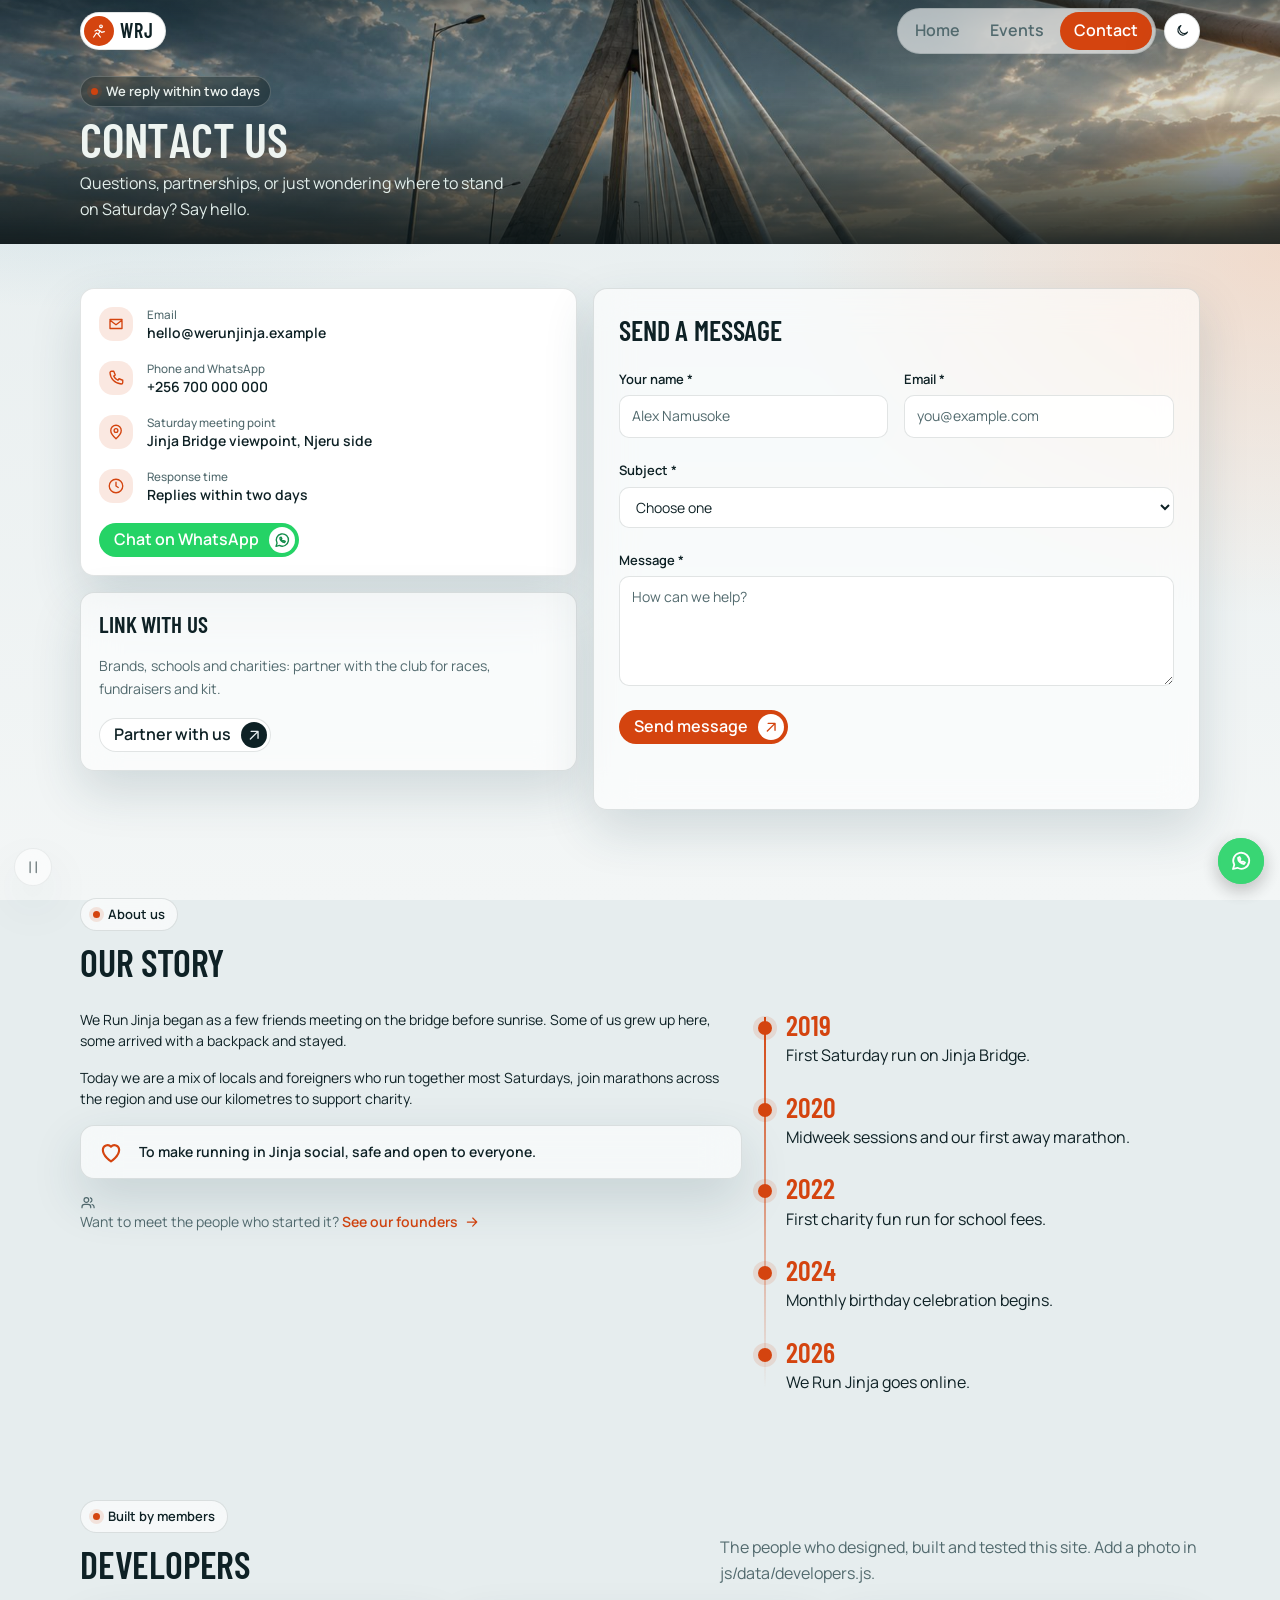
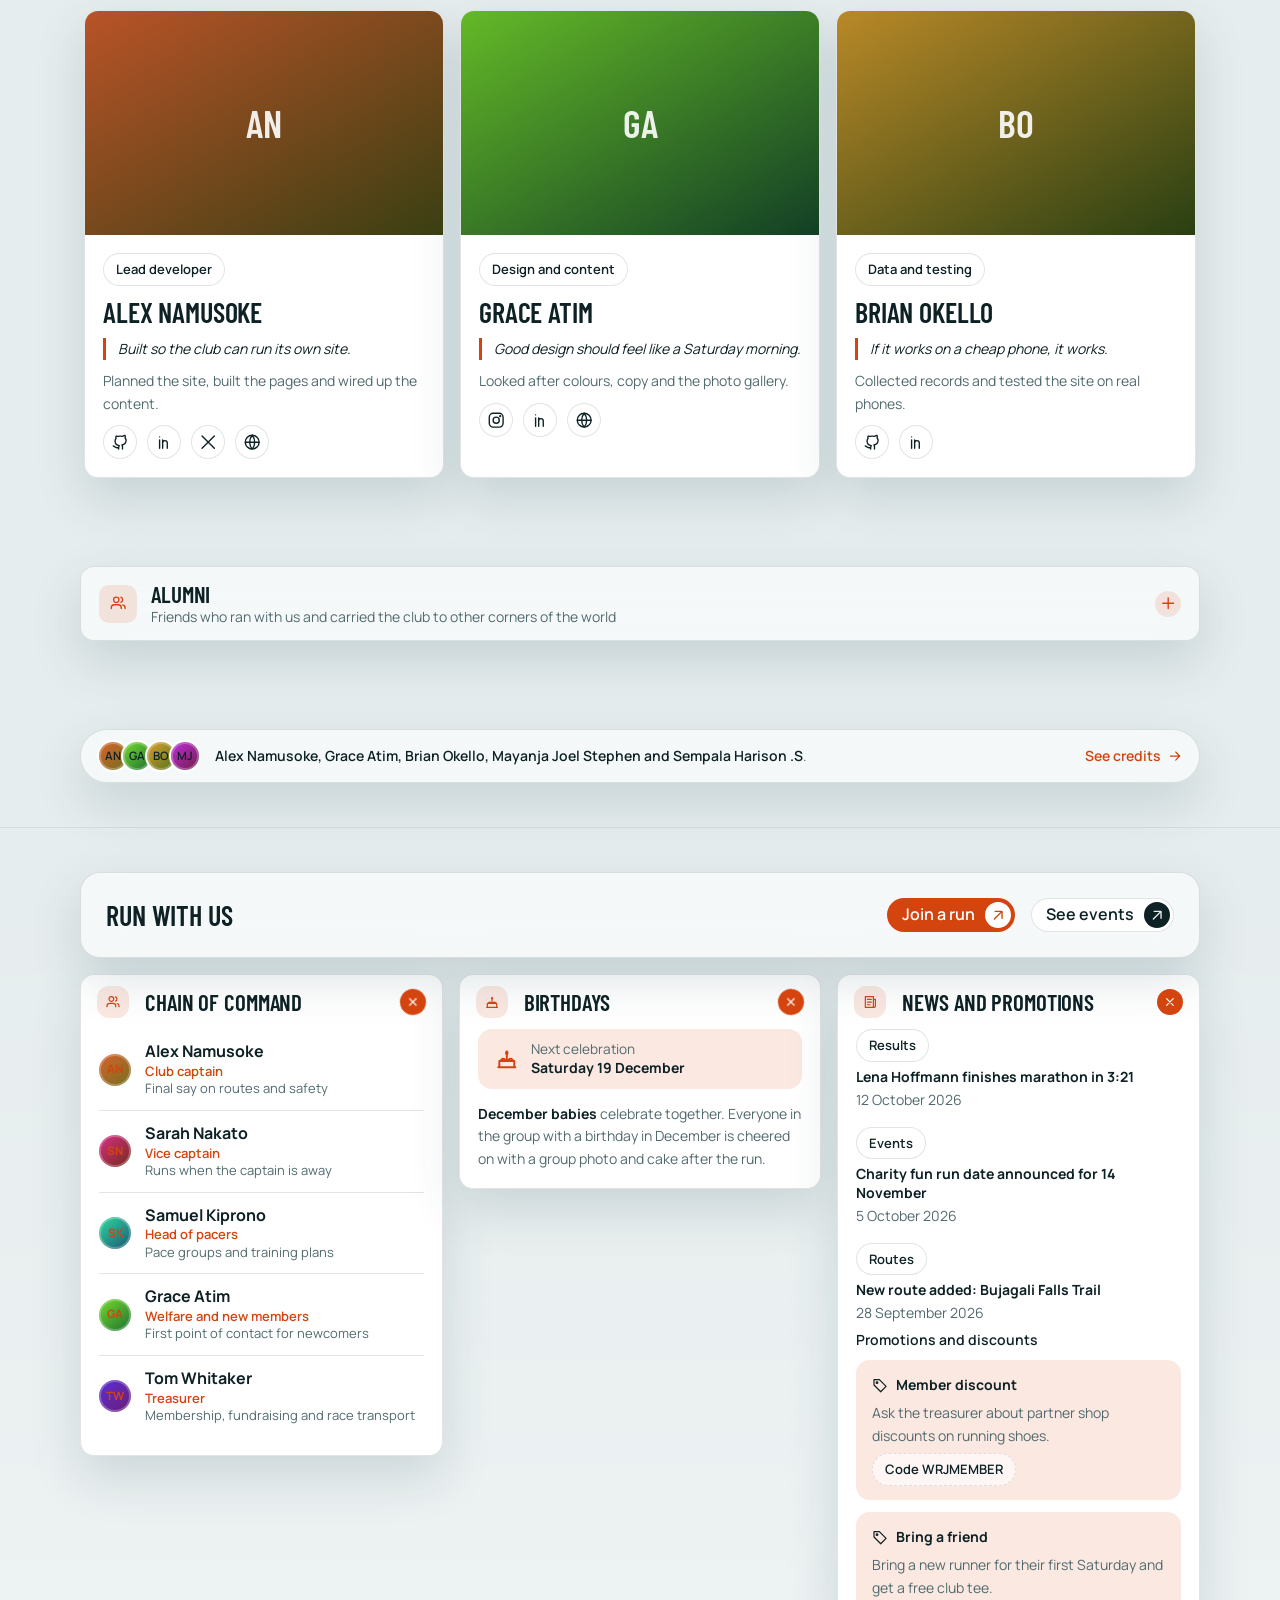
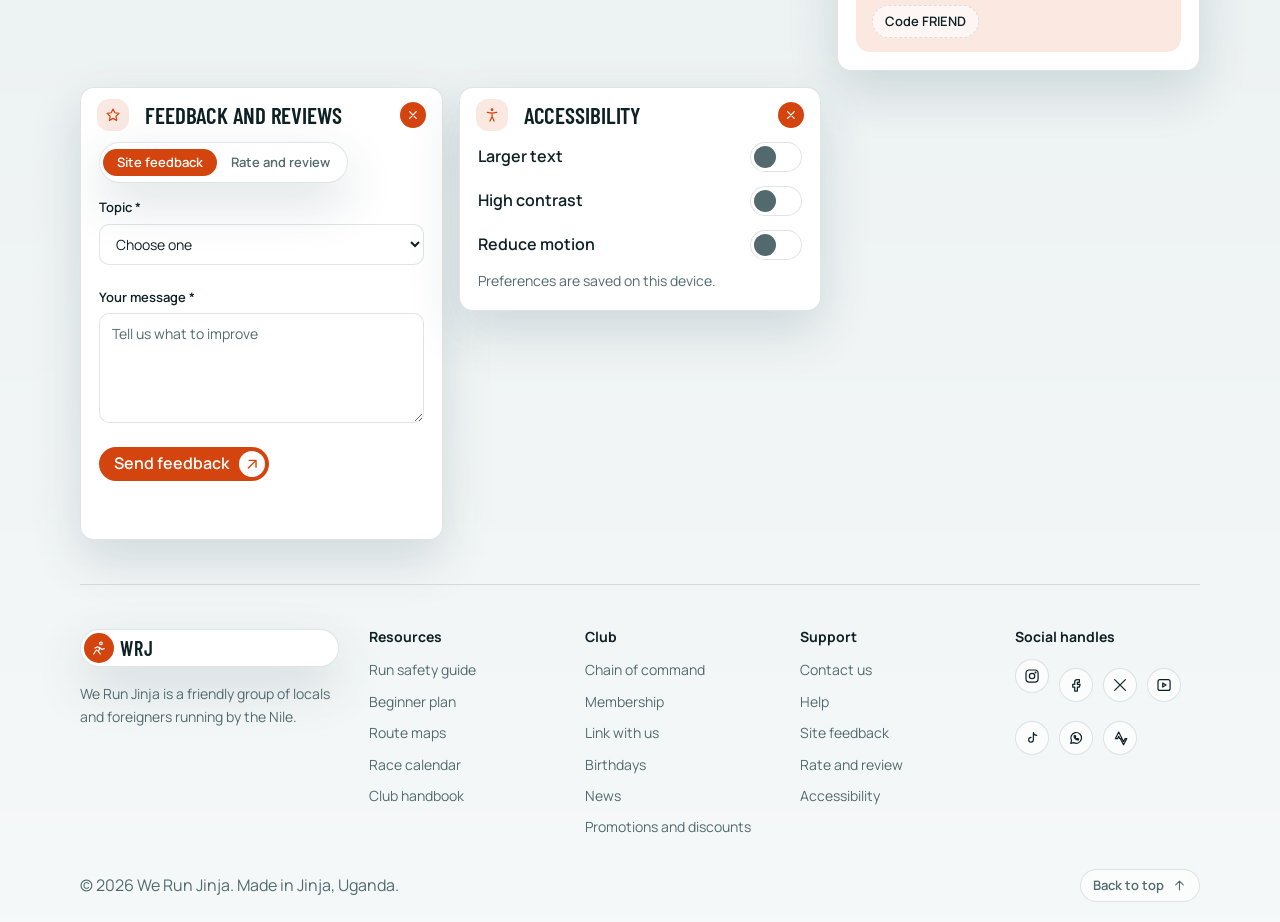
==== commit f9177c18: "WRJ03026005" ====
--- a/contact.html
+++ b/contact.html
@@ -3,14 +3,26 @@
 <head>
 <meta charset="utf-8">
 <meta name="viewport" content="width=device-width,initial-scale=1,viewport-fit=cover">
-<title>We Run Jinja | Contact</title>
-<meta name="description" content="Contact We Run Jinja, read our story, meet our alumni and the developers behind the site.">
+<title>Contact and about | We Run Jinja</title>
+<meta name="description" content="Contact We Run Jinja, meet our founders and alumni, and see who built the site.">
 <meta name="theme-color" content="#071619">
 <script>
 /* apply saved theme and accessibility choices before first paint */
 (function(){try{var r=document.documentElement,t=localStorage.getItem('wrj-theme');if(!t)t=matchMedia('(prefers-color-scheme: light)').matches?'light':'dark';r.dataset.theme=t;
 var a=JSON.parse(localStorage.getItem('wrj-a11y')||'{}');if(a.text)r.dataset.text='lg';if(a.contrast)r.dataset.contrast='high';if(a.motion)r.dataset.motion='reduce';}catch(e){}})();
 </script>
+<link rel="canonical" href="https://werunjinja.example/contact.html">
+<link rel="icon" href="favicon.svg" type="image/svg+xml">
+<link rel="manifest" href="manifest.webmanifest">
+<meta property="og:type" content="website">
+<meta property="og:site_name" content="We Run Jinja">
+<meta property="og:title" content="Contact and about | We Run Jinja">
+<meta property="og:description" content="Contact We Run Jinja, meet our founders and alumni, and see who built the site.">
+<meta property="og:image" content="https://werunjinja.example/assets/og-image.jpg">
+<meta name="twitter:card" content="summary_large_image">
+<meta name="color-scheme" content="dark light">
+
+
 <link rel="preconnect" href="https://fonts.googleapis.com">
 <link rel="preconnect" href="https://fonts.gstatic.com" crossorigin>
 <link href="https://fonts.googleapis.com/css2?family=Barlow+Condensed:wght@600;700&family=Manrope:wght@400;500;600;700;800&display=swap" rel="stylesheet">
--- a/css/base.css
+++ b/css/base.css
@@ -8,7 +8,9 @@
   --font-body:"Manrope",system-ui,-apple-system,"Segoe UI",sans-serif;
   /* fallback values. The live values come from js/data/settings.js */
   --s:.8; --gallery-h:520px;
-  --fs-xl:72px; --fs-lg:44px; --fs-md:32px; --fs-sm:16px; --fs-body:14px; --fs-small:12px;
+  --fs-h1:48px; --fs-h2:38px; --fs-h3:28px; --fs-h4:23px; --fs-h5:20px; --fs-h6:18px; --fs-body:16px; --fs-text-sm:14px; --fs-small:13px; --fs-btn:16px;
+  --lh-head:1.15; --lh-body:1.6;
+  --fs-xl:var(--fs-h1); --fs-lg:var(--fs-h2); --fs-md:var(--fs-h3); --fs-sm:var(--fs-h4);
   --pad:40px; --maxw:1120px; --section-y:48px; --gap:16px; --card-pad:20px;
   --r-sm:10px; --r-md:14px; --r-lg:20px; --r-pill:999px;
   --ease:cubic-bezier(.22,.8,.24,1);
@@ -45,7 +47,7 @@
 
 *,*::before,*::after{box-sizing:border-box}
 html{scroll-behavior:smooth;-webkit-text-size-adjust:100%;scroll-padding-top:96px}
-body{margin:0;background:var(--bg);color:var(--text);font-family:var(--font-body);font-size:var(--fs-body);line-height:1.6;overflow-x:hidden;-webkit-font-smoothing:antialiased}
+body{margin:0;background:var(--bg);color:var(--text);font-family:var(--font-body);font-size:var(--fs-body);line-height:var(--lh-body);overflow-x:hidden;-webkit-font-smoothing:antialiased}
 body::before{content:"";position:fixed;inset:0;z-index:-1;pointer-events:none;
   background:radial-gradient(900px 520px at 8% -6%,var(--glow-1),transparent 70%),radial-gradient(700px 520px at 100% 28%,var(--glow-2),transparent 70%),linear-gradient(180deg,var(--bg),var(--bg-2))}
 img,svg{max-width:100%;display:block}
@@ -71,11 +73,14 @@
 .row{display:flex;flex-wrap:wrap;gap:var(--gap);align-items:center}
 
 /* type */
-.display{font-family:var(--font-display);font-weight:600;text-transform:uppercase;line-height:.9;letter-spacing:-.005em}
-.h-xl{font-size:var(--fs-xl)}
-.h-lg{font-size:var(--fs-lg)}
-.h-md{font-size:var(--fs-md)}
-.h-sm{font-size:var(--fs-sm)}
+
+.display{font-family:var(--font-display);font-weight:600;text-transform:uppercase;line-height:var(--lh-head);letter-spacing:-.005em}
+.h-xl,.h1{font-size:var(--fs-h1)}
+.h-lg,.h2{font-size:var(--fs-h2)}
+.h-md,.h3{font-size:var(--fs-h3)}
+.h-sm,.h4{font-size:var(--fs-h4)}
+.h5{font-size:var(--fs-h5)}
+.h6{font-size:var(--fs-h6)}
 .lead{font-size:var(--fs-body);color:var(--muted);max-width:56ch}
 .muted{color:var(--muted)}
 .num{font-variant-numeric:tabular-nums}
--- a/css/components.css
+++ b/css/components.css
@@ -12,10 +12,10 @@
 .brand:hover{transform:translateY(-2px)}
 .brand-mark{display:grid;place-items:center;width:34px;height:34px;border-radius:50%;background:var(--accent);color:var(--on-accent);transition:transform .5s var(--ease)}
 .brand:hover .brand-mark{transform:rotate(-14deg) scale(1.08)}
-.brand-name{font-size:20px;line-height:1;letter-spacing:.04em}
+.brand-name{font-size:var(--fs-h5);line-height:1;letter-spacing:.04em}
 .nav{display:flex;gap:2px;padding:4px;border-radius:var(--r-pill);background:var(--surface);border:1px solid var(--line);-webkit-backdrop-filter:blur(16px) saturate(1.3);backdrop-filter:blur(16px) saturate(1.3);transition:background .4s}
 .site-header.scrolled .nav{background:var(--surface-2)}
-.nav a{padding:7px 15px;border-radius:var(--r-pill);font-weight:600;font-size:14px;color:var(--muted);transition:color .3s,background .3s}
+.nav a{padding:7px 15px;border-radius:var(--r-pill);font-weight:600;font-size:var(--fs-text-sm);color:var(--muted);transition:color .3s,background .3s}
 .nav a:hover{color:var(--text);background:var(--surface-2)}
 .nav a[aria-current=page]{color:var(--on-accent);background:var(--accent)}
 .icon-btn.theme-btn{width:40px;height:40px;background:var(--card);box-shadow:var(--shadow)}
@@ -27,8 +27,8 @@
 .theme-btn:hover svg{transform:rotate(40deg)}
 @media (max-width:640px){
   .site-header{padding-top:8px}
-  .brand{padding:3px 12px 3px 3px}.brand-mark{width:30px;height:30px}.brand-mark .i{width:16px;height:16px}.brand-name{font-size:18px}
-  .nav a{padding:6px 9px;font-size:13px}
+  .brand{padding:3px 12px 3px 3px}.brand-mark{width:30px;height:30px}.brand-mark .i{width:16px;height:16px}.brand-name{font-size:var(--fs-h5)}
+  .nav a{padding:6px 9px;font-size:var(--fs-text-sm)}
   .icon-btn.theme-btn{width:36px;height:36px}
 }
 @media (max-width:430px){.brand{padding:3px}.brand-name{display:none}}
@@ -37,7 +37,7 @@
 .wa-float{position:fixed;right:18px;bottom:18px;z-index:75;display:flex;align-items:center;gap:10px;opacity:var(--wa-idle,.45);transition:opacity .35s,transform .45s var(--ease)}
 .wa-ic{display:grid;place-items:center;width:50px;height:50px;border-radius:50%;background:#25d366;color:#fff;box-shadow:0 8px 24px rgba(0,0,0,.28)}
 .wa-ic .i{width:26px;height:26px}
-.wa-label{padding:7px 14px;border-radius:var(--r-pill);background:var(--card);border:1px solid var(--line);font-size:13px;font-weight:600;white-space:nowrap;opacity:0;transform:translateX(12px);pointer-events:none;transition:opacity .35s,transform .45s var(--ease)}
+.wa-label{padding:7px 14px;border-radius:var(--r-pill);background:var(--card);border:1px solid var(--line);font-size:var(--fs-text-sm);font-weight:600;white-space:nowrap;opacity:0;transform:translateX(12px);pointer-events:none;transition:opacity .35s,transform .45s var(--ease)}
 .wa-float:hover,.wa-float:focus-visible,.wa-float.active{opacity:1;transform:translateY(-3px)}
 .wa-float:hover .wa-label,.wa-float:focus-visible .wa-label,.wa-float.active .wa-label{opacity:1;transform:none}
 @media (max-width:640px){.wa-float{right:12px;bottom:12px}.wa-ic{width:46px;height:46px}.wa-label{display:none}}
@@ -55,7 +55,7 @@
 .credits-grid{display:grid;grid-template-columns:repeat(auto-fit,minmax(min(100%,250px),1fr));gap:12px}
 .credit{display:grid;grid-template-columns:auto 1fr;gap:4px 12px;align-items:center;padding:12px;border-radius:var(--r-md);background:rgba(255,255,255,.12);border:1px solid rgba(255,255,255,.22);-webkit-backdrop-filter:blur(10px);backdrop-filter:blur(10px);transition:background .3s,transform .4s var(--ease)}
 .credit:hover{background:rgba(255,255,255,.22);transform:translateY(-4px)}
-.credit-text{display:grid;line-height:1.3;min-width:0}.credit-text b{font-size:15px}.credit-text span{font-size:12px;opacity:.85}
+.credit-text{display:grid;line-height:1.3;min-width:0}.credit-text b{font-size:var(--fs-text-sm)}.credit-text span{font-size:var(--fs-small);opacity:.85}
 .credit-links{grid-column:1/-1;display:flex;gap:6px;flex-wrap:wrap}
 .credit .icon-btn{width:32px;height:32px;background:rgba(255,255,255,.15);color:#fff;border-color:rgba(255,255,255,.25)}
 .credit .icon-btn .i{width:15px;height:15px}
@@ -105,7 +105,7 @@
 .profile-stats small,.pb-list small{color:var(--muted)}
 .pb-list{display:grid;grid-template-columns:repeat(auto-fit,minmax(110px,1fr));gap:12px}
 .pb-list li{padding:14px 16px;display:grid;box-shadow:none}
-.pb-list b{font-size:1.9rem;color:var(--accent)}
+.pb-list b{font-size:var(--fs-body);color:var(--accent)}
 
 /* ---- record card ---- */
 .rec-card{display:grid;gap:14px;padding:var(--card-pad);height:100%;transition:transform .4s var(--ease),border-color .3s}
@@ -120,7 +120,7 @@
 .rec-stats{display:grid;grid-template-columns:1fr 1fr;gap:10px;margin:0}
 .rec-stats div{padding:12px 14px;border-radius:var(--r-sm);background:var(--surface-2)}
 .rec-stats dt{font-size:.75rem;color:var(--muted)}
-.rec-stats dd{margin:0;font-weight:600;font-size:1.2rem}
+.rec-stats dd{margin:0;font-weight:600;font-size:var(--fs-body)}
 .rec-foot{display:flex;align-items:center;gap:12px;padding-top:6px;border-top:1px solid var(--line)}
 .rec-foot div{display:grid;line-height:1.3;min-width:0}
 .rec-foot div span{display:flex;align-items:center;gap:4px;font-size:.82rem}
@@ -133,7 +133,7 @@
 .route-card.tone-orange{background:linear-gradient(160deg,#ff7a3c,#d9420f);color:#1b0b03}
 .route-body{display:grid;gap:10px;padding-inline:10px}
 .route-facts{display:flex;gap:16px;flex-wrap:wrap;font-size:.9rem}
-.route-facts b{font-size:1.15rem}
+.route-facts b{font-size:var(--fs-body)}
 .route-when{display:flex;flex-wrap:wrap;gap:6px 16px;align-items:center;font-size:.85rem;opacity:.8}
 .route-when span,.route-when{align-items:center}
 .route-when span{display:inline-flex;gap:6px}
@@ -234,7 +234,7 @@
 .perf-list{display:grid;gap:12px;align-content:start}
 .perf-row{display:flex;align-items:center;gap:14px;padding:14px 18px;transition:transform .4s var(--ease),border-color .3s}
 .perf-row:hover{transform:translateX(6px);border-color:var(--accent)}
-.perf-rank{font-size:2rem;color:var(--accent);width:1.4ch}
+.perf-rank{font-size:var(--fs-body);color:var(--accent);width:1.4ch}
 .perf-who{display:grid;flex:1;min-width:0;line-height:1.35}.perf-who span{font-size:.8rem}
 .perf-time{font-size:var(--fs-sm)}
 @media (max-width:860px){.perf-grid{grid-template-columns:1fr}.perf-hero{min-height:280px}}
@@ -250,12 +250,12 @@
 .podium-step h4{font-size:var(--fs-sm)}
 .rank-row{display:grid;grid-template-columns:auto auto 1fr auto;align-items:center;gap:14px;padding:12px 16px;border-radius:var(--r-md);background:var(--surface);border:1px solid var(--line);cursor:pointer;transition:transform .35s var(--ease),border-color .3s}
 .rank-row:hover{transform:translateX(6px);border-color:var(--accent)}
-.rank-n{font-size:1.8rem;color:var(--muted);width:1.6ch}
+.rank-n{font-size:var(--fs-body);color:var(--muted);width:1.6ch}
 .rank-who{display:grid;gap:2px;min-width:0}.rank-who span{font-size:.8rem}
 .rank-bar{display:block;height:4px;border-radius:4px;background:var(--surface-2);position:relative;overflow:hidden;margin-top:4px}
 .rank-bar::after{content:"";position:absolute;inset:0;width:var(--w);background:var(--accent);border-radius:4px;transform-origin:0 50%;animation:barin 1.2s var(--ease) both}
 @keyframes barin{from{transform:scaleX(0)}}
-.rank-val{white-space:nowrap;font-size:.85rem;color:var(--muted)}.rank-val b{color:var(--text);font-size:1.05rem}
+.rank-val{white-space:nowrap;font-size:.85rem;color:var(--muted)}.rank-val b{color:var(--text);font-size:var(--fs-text-sm)}
 @media (max-width:620px){.podium{gap:8px}.podium-step{padding:14px 6px}.podium .avatar-xl{--s:72px}.podium .avatar-lg{--s:56px}.podium-step p:not(.podium-val){font-size:.68rem}}
 
 /* ---- ultimate grid (editorial tiles) ---- */
@@ -280,7 +280,7 @@
 /* ---- birthday panel ---- */
 .bday-panel{display:grid;gap:14px}
 .bday-next{display:flex;align-items:center;gap:12px;padding:12px 16px;border-radius:var(--r-md);background:var(--accent-soft);color:var(--text)}
-.bday-next .i{color:var(--accent);width:1.6em;height:1.6em}.bday-next span{display:grid;line-height:1.3;font-size:.85rem;color:var(--muted)}.bday-next b{color:var(--text);font-size:1rem}
+.bday-next .i{color:var(--accent);width:1.6em;height:1.6em}.bday-next span{display:grid;line-height:1.3;font-size:.85rem;color:var(--muted)}.bday-next b{color:var(--text);font-size:var(--fs-text-sm)}
 .bday-head{font-size:.95rem;font-weight:600;margin-top:6px}
 .bday-list{display:grid;gap:10px}
 .bday{display:flex;align-items:center;gap:12px;padding:10px 14px;border-radius:var(--r-md);background:var(--surface);border:1px solid var(--line)}
@@ -291,7 +291,7 @@
 .form-grid{display:grid;grid-template-columns:repeat(auto-fit,minmax(min(100%,220px),1fr));gap:16px}
 .field{display:grid;gap:6px}.field.full{grid-column:1/-1}
 .field label,.field legend{font-size:.85rem;font-weight:600}
-.field input,.field select,.field textarea{width:100%;padding:14px 16px;border-radius:var(--r-sm);border:1px solid var(--line);background:var(--surface-2);transition:border-color .3s,box-shadow .3s;font-size:1rem}
+.field input,.field select,.field textarea{width:100%;padding:14px 16px;border-radius:var(--r-sm);border:1px solid var(--line);background:var(--surface-2);transition:border-color .3s,box-shadow .3s;font-size:var(--fs-text-sm)}
 .field input::placeholder,.field textarea::placeholder{color:var(--muted)}
 .field input:focus,.field select:focus,.field textarea:focus{outline:0;border-color:var(--accent);box-shadow:0 0 0 4px var(--accent-soft)}
 .field select option{color:#0e2125}
@@ -330,7 +330,7 @@
 .next-run{display:grid;gap:14px;padding:calc(24px * var(--s));align-self:end}
 .next-run h3{font-size:var(--fs-md);overflow-wrap:anywhere}
 .next-run h3 small{display:block;font:600 1rem var(--font-body);text-transform:none;color:var(--muted);margin-top:6px;letter-spacing:0}
-.next-title{font-weight:600;font-size:1.1rem}
+.next-title{font-weight:600;font-size:var(--fs-body)}
 .countdown{display:grid;grid-template-columns:repeat(4,1fr);gap:10px}
 .countdown div{display:grid;place-items:center;padding:12px 4px;border-radius:var(--r-sm);background:var(--surface-2)}
 .countdown b{font-size:var(--fs-sm);line-height:1}.countdown small{font-size:.7rem;color:var(--muted)}
--- a/css/pages.css
+++ b/css/pages.css
@@ -81,7 +81,7 @@
 .bday-feature-main .chip{background:rgba(255,255,255,.28);color:inherit;border-color:rgba(255,255,255,.4)}
 .next-dates{display:grid;grid-template-columns:repeat(auto-fit,minmax(140px,1fr));gap:12px;width:100%;margin-top:6px}
 .next-dates li{display:grid;gap:2px;padding:14px 16px;border-radius:var(--r-md);background:rgba(255,255,255,.28)}
-.next-dates b{font-size:2.6rem;line-height:1}.next-dates span{font-size:.82rem;font-weight:600}
+.next-dates b{font-size:var(--fs-body);line-height:1}.next-dates span{font-size:.82rem;font-weight:600}
 .bday-feature-side{display:grid;gap:16px;align-content:start;padding:var(--card-pad)}
 @media (max-width:900px){.bday-feature{grid-template-columns:minmax(0,1fr)}}
 .athlete-grid{grid-template-columns:repeat(auto-fill,minmax(min(100%,220px),1fr))}
@@ -97,14 +97,14 @@
 .form-card{display:grid;gap:22px;padding:calc(35px * var(--s))}
 @media (max-width:900px){.contact-grid{grid-template-columns:1fr}}
 .about-grid{display:grid;grid-template-columns:1.2fr .8fr;gap:calc(58px * var(--s));margin-bottom:calc(51px * var(--s))}
-.lead.big{font-size:22px;color:var(--text);max-width:none;line-height:1.5}
+.lead.big{font-size:var(--fs-h5);color:var(--text);max-width:none;line-height:1.5}
 .mission{display:flex;align-items:center;gap:14px;padding:18px 22px;font-weight:600}
 .mission .i{color:var(--accent);width:2em;height:2em;flex:none}
 .timeline{position:relative;display:grid;gap:22px;padding-left:28px}
 .timeline::before{content:"";position:absolute;left:6px;top:8px;bottom:8px;width:2px;background:linear-gradient(var(--accent),transparent)}
 .timeline li{position:relative;display:grid;gap:2px}
 .timeline li::before{content:"";position:absolute;left:-28px;top:12px;width:14px;height:14px;border-radius:50%;background:var(--accent);box-shadow:0 0 0 5px var(--accent-soft)}
-.timeline b{font-size:2rem;color:var(--accent)}
+.timeline b{font-size:var(--fs-body);color:var(--accent)}
 @media (max-width:860px){.about-grid{grid-template-columns:1fr}}
 
 /* let grid children shrink instead of forcing sideways scroll on small phones */
@@ -145,28 +145,28 @@
 .footer-panels{margin-bottom:var(--section-y)}
 .footer-links{padding-top:var(--section-y)}
 .footer-cta .h-lg{font-size:var(--fs-md)}
-.btn{padding:6px 6px 6px 18px;font-size:14px;gap:10px}.btn-ic{width:32px;height:32px}
-.btn-sm{padding:4px 4px 4px 14px;font-size:13px}.btn-sm .btn-ic{width:26px;height:26px}
-.chip{font-size:12px;padding:5px 12px}
+.btn{padding:6px 6px 6px 18px;font-size:var(--fs-text-sm);gap:10px}.btn-ic{width:32px;height:32px}
+.btn-sm{padding:4px 4px 4px 14px;font-size:var(--fs-text-sm)}.btn-sm .btn-ic{width:26px;height:26px}
+.chip{font-size:var(--fs-small);padding:5px 12px}
 .tile{padding:var(--card-pad);gap:4px}.tile-num{font-size:var(--fs-md)}
 .tile-ic{width:36px;height:36px;border-radius:10px}
-.tile p,.lead,.muted{font-size:14px}
+.tile p,.lead,.muted{font-size:var(--fs-text-sm)}
 .lead{font-size:var(--fs-body)}
 .sched-card,.act-card,.alumni-card,.dev-card,.event-card{padding:var(--card-pad)}
 .event-date{min-width:70px;padding:10px}.event-date .display{font-size:var(--fs-md)}
 .rec-card{gap:10px}.rec-km .display{font-size:var(--fs-lg)}
-.rec-stats dd{font-size:15px}
+.rec-stats dd{font-size:var(--fs-text-sm)}
 .perf-big{font-size:var(--fs-xl)}
-.tab{padding:8px 16px;font-size:13px}.tab-list{margin-bottom:20px}
+.tab{padding:8px 16px;font-size:var(--fs-text-sm)}.tab-list{margin-bottom:20px}
 .podium{margin-bottom:20px}
 .podium-step{padding:var(--card-pad)}.podium-step.rank-1{padding-block:calc(var(--card-pad)*1.5)}.podium-step.rank-2{padding-block:calc(var(--card-pad)*1.2)}
 .carousel-track{padding-bottom:14px}
-.faq-item summary,.fpanel summary{padding:14px 18px;font-size:15px}.faq-a{padding:0 18px 16px}.fp-body{padding:0 18px 18px}
-.marquee{padding:10px 0}.marquee span{font-size:22px}
+.faq-item summary,.fpanel summary{padding:14px 18px;font-size:var(--fs-text-sm)}.faq-a{padding:0 18px 16px}.fp-body{padding:0 18px 18px}
+.marquee{padding:10px 0}.marquee span{font-size:var(--fs-h5)}
 .gallery{padding:var(--gap)}
 .contact-grid{gap:var(--gap)}
 .page-hero .h-xl,.hero .h-xl{line-height:.92}
-.week-strip li{padding:8px 4px}.week-strip li b{font-size:18px}
+.week-strip li{padding:8px 4px}.week-strip li b{font-size:var(--fs-h5)}
 .ath-card .ath-body{padding:14px}.ath-photo b{font-size:var(--fs-lg)}.ult-photo b{font-size:var(--fs-lg)}
 .ath-rank{font-size:var(--fs-md)}.ath-big .display{font-size:var(--fs-md)}
 .podium-rank{font-size:var(--fs-md)}.podium-val .display{font-size:var(--fs-md)}
@@ -181,35 +181,35 @@
 
 /* app bar: small */
 .site-header{padding-top:8px}
-.brand{padding:3px 12px 3px 3px;gap:6px}.brand-mark{width:26px;height:26px}.brand-mark .i{width:14px;height:14px}.brand-name{font-size:15px}
-.nav{padding:3px}.nav a{padding:5px 12px;font-size:12.5px}
+.brand{padding:3px 12px 3px 3px;gap:6px}.brand-mark{width:26px;height:26px}.brand-mark .i{width:14px;height:14px}.brand-name{font-size:var(--fs-text-sm)}
+.nav{padding:3px}.nav a{padding:5px 12px;font-size:var(--fs-small)}
 .icon-btn.theme-btn{width:32px;height:32px}.theme-btn .i{width:15px;height:15px}
-@media (max-width:640px){.brand{padding:2px 10px 2px 2px}.brand-mark{width:24px;height:24px}.brand-name{font-size:14px}.nav a{padding:5px 9px;font-size:12px}.icon-btn.theme-btn{width:30px;height:30px}}
+@media (max-width:640px){.brand{padding:2px 10px 2px 2px}.brand-mark{width:24px;height:24px}.brand-name{font-size:var(--fs-text-sm)}.nav a{padding:5px 9px;font-size:var(--fs-small)}.icon-btn.theme-btn{width:30px;height:30px}}
 @media (max-width:430px){.brand{padding:2px}}
 
 /* whatsapp: small and quiet */
 .wa-float{right:14px;bottom:14px}
 .wa-ic{width:36px;height:36px;background:rgba(37,211,102,.92);box-shadow:0 4px 12px rgba(0,0,0,.2)}
 .wa-ic .i{width:18px;height:18px;stroke-width:1.6}
-.wa-label{font-size:12px;padding:5px 11px}
+.wa-label{font-size:var(--fs-small);padding:5px 11px}
 @media (max-width:640px){.wa-float{right:10px;bottom:10px}.wa-ic{width:34px;height:34px}}
 
 /* heroes: main word keeps its size, everything else shrinks */
 .hero,.page-hero{padding-top:76px}
-.hero .chip,.page-hero .chip{font-size:11px;padding:4px 10px}
-.hero .lead,.page-hero .lead{font-size:13px;max-width:44ch}
+.hero .chip,.page-hero .chip{font-size:var(--fs-small);padding:4px 10px}
+.hero .lead,.page-hero .lead{font-size:var(--fs-text-sm);max-width:44ch}
 .hero-copy{gap:10px}.page-hero-in{gap:10px}
-.hero .btn,.page-hero .btn{font-size:12.5px;padding:3px 3px 3px 14px}.hero .btn-ic{width:26px;height:26px}
+.hero .btn,.page-hero .btn{font-size:var(--fs-small);padding:3px 3px 3px 14px}.hero .btn-ic{width:26px;height:26px}
 .hero-grid{gap:var(--gap)}
 .next-run{padding:14px;gap:8px;max-width:300px;justify-self:end}
-.next-run h3{font-size:var(--fs-md)}.next-run h3 small{font-size:12px;margin-top:2px}
-.next-title{font-size:13px}
-.countdown{gap:6px}.countdown div{padding:6px 2px}.countdown b{font-size:17px}.countdown small{font-size:10px}
-.tile-hero{padding:10px 14px}.tile-hero .tile-num{font-size:var(--fs-md)}.tile-hero .tile-ic{width:30px;height:30px}.tile-hero p{font-size:11.5px}
+.next-run h3{font-size:var(--fs-md)}.next-run h3 small{font-size:var(--fs-small);margin-top:2px}
+.next-title{font-size:var(--fs-text-sm)}
+.countdown{gap:6px}.countdown div{padding:6px 2px}.countdown b{font-size:var(--fs-text-sm)}.countdown small{font-size:var(--fs-small)}
+.tile-hero{padding:10px 14px}.tile-hero .tile-num{font-size:var(--fs-md)}.tile-hero .tile-ic{width:30px;height:30px}.tile-hero p{font-size:var(--fs-small)}
 .hero-tiles{margin-top:14px;padding-bottom:18px;gap:10px}
-.week-strip{max-width:520px;gap:6px}.week-strip li{padding:6px 2px}.week-strip li b{font-size:14px}.week-strip small{font-size:10px}
+.week-strip{max-width:520px;gap:6px}.week-strip li{padding:6px 2px}.week-strip li b{font-size:var(--fs-text-sm)}.week-strip small{font-size:var(--fs-small)}
 .page-hero{min-height:0;padding-bottom:22px}
-.marquee{padding:7px 0}.marquee span{font-size:16px}
+.marquee{padding:7px 0}.marquee span{font-size:var(--fs-text-sm)}
 
 /* cards and blocks: smaller type, tighter padding */
 .h-sm,.act-card h3,.group-card h3,.ult-text h3,.podium-step h4{font-size:var(--fs-sm)}
@@ -217,28 +217,28 @@
 .perf-big{font-size:var(--fs-lg)}
 .perf-hero{min-height:0;padding:var(--card-pad)}
 .perf-hero .h-lg{font-size:var(--fs-md)}
-.perf-time{font-size:18px}.perf-rank{font-size:18px}.perf-row{padding:8px 14px;gap:10px}
-.rank-n{font-size:16px}.rank-row{padding:8px 12px;gap:10px}.rank-val b{font-size:14px}
-.rec-stats dd{font-size:13px}.rec-stats div{padding:8px 10px}
+.perf-time{font-size:var(--fs-h5)}.perf-rank{font-size:var(--fs-h5)}.perf-row{padding:8px 14px;gap:10px}
+.rank-n{font-size:var(--fs-text-sm)}.rank-row{padding:8px 12px;gap:10px}.rank-val b{font-size:var(--fs-text-sm)}
+.rec-stats dd{font-size:var(--fs-text-sm)}.rec-stats div{padding:8px 10px}
 .rec-card{padding:var(--card-pad)}
-.sched-title,.next-title,.promo b,.bday-next b,.bday-head,.rec-foot b,.credit-text b,.news b{font-size:13px}
+.sched-title,.next-title,.promo b,.bday-next b,.bday-head,.rec-foot b,.credit-text b,.news b{font-size:var(--fs-text-sm)}
 .sched-day .h-md{font-size:var(--fs-md)}
 .tile-ic,.act-ic{width:32px;height:32px;border-radius:9px}.act-ic .i{width:16px;height:16px}
-.tab{padding:6px 14px;font-size:12px}.tab-list{padding:3px;margin-bottom:14px}
-.faq-item summary,.fpanel summary{padding:11px 16px;font-size:13.5px}.faq-plus{width:26px;height:26px}
+.tab{padding:6px 14px;font-size:var(--fs-small)}.tab-list{padding:3px;margin-bottom:14px}
+.faq-item summary,.fpanel summary{padding:11px 16px;font-size:var(--fs-text-sm)}.faq-plus{width:26px;height:26px}
 .fp-ic{width:32px;height:32px}
-.field input,.field select,.field textarea{padding:9px 12px;font-size:13.5px}
-.btn{font-size:12.5px;padding:3px 3px 3px 14px}.btn-ic{width:26px;height:26px}
+.field input,.field select,.field textarea{padding:9px 12px;font-size:var(--fs-text-sm)}
+.btn{font-size:var(--fs-small);padding:3px 3px 3px 14px}.btn-ic{width:26px;height:26px}
 .icon-btn{width:34px;height:34px}.credit .icon-btn{width:28px;height:28px}
 .ult-photo b,.ath-photo b{font-size:var(--fs-lg)}
 .ult-photo{min-height:90px}.ath-photo{aspect-ratio:4/2.6}
-.ath-big small,.rec-km small,.podium-val small,.tile-num small{font-size:11px}
-.profile-stats .solid{padding:10px}.profile-stats .display{font-size:var(--fs-md)}.pb-list b{font-size:18px}
-.info-list li>.i{width:34px;height:34px;padding:8px}.info-list span{font-size:13.5px}
-.mission{padding:12px 16px;font-size:14px}.lead.big{font-size:15px}
+.ath-big small,.rec-km small,.podium-val small,.tile-num small{font-size:var(--fs-small)}
+.profile-stats .solid{padding:10px}.profile-stats .display{font-size:var(--fs-md)}.pb-list b{font-size:var(--fs-h5)}
+.info-list li>.i{width:34px;height:34px;padding:8px}.info-list span{font-size:var(--fs-text-sm)}
+.mission{padding:12px 16px;font-size:var(--fs-text-sm)}.lead.big{font-size:var(--fs-text-sm)}
 .timeline b{font-size:var(--fs-md)}.next-dates b{font-size:var(--fs-md)}
 .footer-cta .h-lg{font-size:var(--fs-md)}
-.footer-links h4{font-size:13px}.footer-links li,.footer-links nav a{font-size:13px}
+.footer-links h4{font-size:var(--fs-text-sm)}.footer-links li,.footer-links nav a{font-size:var(--fs-text-sm)}
 .event-meta{gap:4px 12px}
 .credits-head .h-lg{font-size:var(--fs-lg)}
 .credit{padding:10px}
@@ -268,9 +268,200 @@
 /* ==== stand alone home hero + soft top bar ==== */
 .hero{display:flex;flex-direction:column;justify-content:center;padding:84px 0 56px}
 .hero-grid{padding-top:0}
-.scroll-cue{position:absolute;left:50%;bottom:16px;transform:translateX(-50%);display:grid;justify-items:center;gap:2px;font-size:11px;font-weight:600;color:#e2eeeb;opacity:.85}
+.scroll-cue{position:absolute;left:50%;bottom:16px;transform:translateX(-50%);display:grid;justify-items:center;gap:2px;font-size:var(--fs-small);font-weight:600;color:#e2eeeb;opacity:.85}
 .scroll-cue .i{width:18px;height:18px;animation:cue 1.8s ease-in-out infinite}
 @keyframes cue{50%{transform:translateY(5px)}}
 .site-header .brand,.site-header .nav,.site-header .theme-btn{transition:opacity .5s var(--ease),filter .5s var(--ease),transform .35s var(--ease),background .4s}
 .site-header.dimmed .brand,.site-header.dimmed .nav,.site-header.dimmed .theme-btn{opacity:.55;filter:blur(2.5px)}
 @media (prefers-reduced-motion:reduce){.scroll-cue .i{animation:none}}
+
+
+/* ==== typography scale (from js/data/settings.js) ==== */
+.btn,.btn-sm,.hero .btn,.page-hero .btn,.nav a{font-size:var(--fs-btn)}
+.hero .lead,.page-hero .lead{font-size:var(--fs-body)}
+.hero .chip,.page-hero .chip,.chip{font-size:var(--fs-small)}
+p,.lead{line-height:var(--lh-body)}
+.display,h1,h2,h3,h4{line-height:var(--lh-head)}
+.muted,.tile p,.sched-note,.promo p,.news small,.alumni-card blockquote,.act-card p,.group-card p{font-size:var(--fs-text-sm)}
+.brand-mark{width:30px;height:30px}.brand-mark .i{width:16px;height:16px}.brand-name{font-size:var(--fs-h5)}
+.nav a{padding:6px 14px}.icon-btn.theme-btn{width:36px;height:36px}
+@media (max-width:640px){.nav a{padding:6px 9px}.brand-mark{width:28px;height:28px}.icon-btn.theme-btn{width:34px;height:34px}}
+
+/* whatsapp: small but clearly visible, gentle pulse */
+.wa-float{right:16px;bottom:16px}
+.wa-ic{width:46px;height:46px;background:#25d366;box-shadow:0 6px 18px rgba(0,0,0,.28),0 0 0 3px rgba(255,255,255,.18);position:relative}
+.wa-ic .i{width:24px;height:24px;stroke-width:1.8}
+.wa-ic::after{content:"";position:absolute;inset:0;border-radius:50%;border:2px solid #25d366;animation:wa-pulse 3.2s ease-out infinite}
+@keyframes wa-pulse{0%{transform:scale(1);opacity:.7}70%,100%{transform:scale(1.55);opacity:0}}
+.wa-float:hover .wa-ic::after,.wa-float.active .wa-ic::after{animation:none}
+@media (max-width:640px){.wa-float{right:12px;bottom:12px}.wa-ic{width:44px;height:44px}}
+@media (prefers-reduced-motion:reduce){.wa-ic::after{animation:none}}
+
+/* ==== dropdowns, videos, founders, credits slim, gallery wall ==== */
+.dd-stack{display:grid;gap:var(--gap)}
+.dd{padding:0;overflow:hidden}
+.dd>summary{display:flex;align-items:center;gap:14px;padding:14px 18px;cursor:pointer;list-style:none}
+.dd>summary::-webkit-details-marker{display:none}
+.dd-ic{display:grid;place-items:center;width:38px;height:38px;border-radius:var(--r-sm);background:var(--accent-soft);color:var(--accent);flex:none}
+.dd-text{display:grid;flex:1;line-height:1.3;min-width:0}.dd-text small{color:var(--muted);font-size:var(--fs-text-sm)}
+.dd-body{padding:6px var(--card-pad) var(--card-pad);animation:drop .5s var(--ease)}
+.dd:hover{border-color:var(--accent)}
+.routes .carousel-item{flex:0 0 min(300px,82%)}
+.gallery{display:block;columns:3 200px;column-gap:var(--gap);height:auto;overflow:visible;padding:0;background:none;border:0;border-radius:0;-webkit-mask-image:none;mask-image:none}
+.shot{display:block;margin:0 0 var(--gap);break-inside:avoid}
+.video-grid{display:grid;grid-template-columns:1.6fr 1fr;gap:var(--gap)}
+.video-side{display:grid;gap:var(--gap);align-content:start}
+.video{margin:0;display:grid;gap:8px}
+.video figcaption{display:grid;line-height:1.35}.video figcaption b{font-size:var(--fs-text-sm)}.video figcaption span{font-size:var(--fs-small)}
+.video-frame{position:relative;aspect-ratio:16/9;border-radius:var(--r-md);overflow:hidden;background:linear-gradient(150deg,var(--water-a),var(--water-b));cursor:pointer}
+.video.soon .video-frame{cursor:default}
+.video-poster{position:absolute;inset:0;background:center/cover;transition:transform .7s var(--ease)}
+.video-frame:hover .video-poster{transform:scale(1.05)}
+.video.soon .video-poster{filter:grayscale(.6) brightness(.7)}
+.video-play{position:absolute;left:50%;top:50%;transform:translate(-50%,-50%);display:grid;place-items:center;width:52px;height:52px;border-radius:50%;background:var(--accent);color:var(--on-accent);box-shadow:0 8px 24px rgba(0,0,0,.35);transition:transform .35s var(--ease)}
+.video-frame:hover .video-play{transform:translate(-50%,-50%) scale(1.1)}
+.video-soon{position:absolute;left:50%;top:50%;transform:translate(-50%,-50%);background:rgba(0,0,0,.55);color:#fff}
+.video-time{position:absolute;right:10px;bottom:10px;background:rgba(0,0,0,.55);color:#fff;border-color:transparent}
+.video-frame iframe,.video-frame video{position:absolute;inset:0;width:100%;height:100%;border:0;background:#000}
+@media (max-width:860px){.video-grid{grid-template-columns:1fr}}
+.founder{display:grid;grid-template-rows:auto 1fr;overflow:hidden;transition:transform .4s var(--ease),border-color .3s}
+.founder:hover{transform:translateY(-4px);border-color:var(--accent)}
+.founder-photo{position:relative;display:grid;place-items:center;aspect-ratio:4/3;background:linear-gradient(150deg,hsl(var(--h) 65% 44%),hsl(calc(var(--h) + 50) 55% 16%));overflow:hidden}
+.founder-photo b{font:600 var(--fs-h2)/1 var(--font-display);color:rgba(255,255,255,.9)}
+.founder-photo img{position:absolute;inset:0;width:100%;height:100%;object-fit:cover}
+.founder-body{display:grid;gap:10px;align-content:start;justify-items:start;padding:var(--card-pad)}
+.founder-body blockquote{margin:0;padding-left:12px;border-left:3px solid var(--accent);font-style:italic;font-size:var(--fs-text-sm)}
+.credits-slim{padding-top:var(--section-y)}
+.credits-pill{display:flex;align-items:center;gap:14px;padding:10px 16px;border-radius:var(--r-pill);flex-wrap:wrap}
+.credits-pill p{flex:1;min-width:200px;font-size:var(--fs-text-sm);color:var(--muted)}.credits-pill b{color:var(--text);font-weight:600}
+.credits-avatars{display:flex}.credits-avatars .avatar{margin-left:-8px;border:2px solid var(--card)}.credits-avatars .avatar:first-child{margin-left:0}
+.credits-link{display:inline-flex;align-items:center;gap:6px;font-weight:600;font-size:var(--fs-text-sm);color:var(--accent)}
+.credits-link:hover{text-decoration:underline}
+.bday-group{font-size:var(--fs-text-sm);color:var(--muted)}.bday-group b{color:var(--text)}
+.hero-video{position:absolute;inset:0;width:100%;height:100%;object-fit:cover;z-index:-2}
+
+/* ==== PRIME additions ==== */
+.fact-bar{display:grid;grid-template-columns:repeat(auto-fit,minmax(min(100%,220px),1fr));gap:0;padding:6px;border-radius:var(--r-lg)}
+.fact-bar li{display:flex;align-items:center;gap:12px;padding:12px 16px;border-radius:var(--r-md);transition:background .3s}
+.fact-bar li:hover{background:var(--surface-2)}
+.fact-ic{display:grid;place-items:center;width:38px;height:38px;border-radius:var(--r-sm);background:var(--accent-soft);color:var(--accent);flex:none}
+.fact-bar span:last-child{display:grid;line-height:1.3}.fact-bar small{font-size:var(--fs-small);color:var(--muted)}.fact-bar b{font-size:var(--fs-text-sm);font-weight:600}
+.how-step{position:relative;display:grid;gap:10px;align-content:start;padding:var(--card-pad);transition:transform .4s var(--ease),border-color .3s}
+.how-step:hover{transform:translateY(-4px);border-color:var(--accent)}
+.how-n{position:absolute;top:var(--card-pad);right:var(--card-pad);font-size:var(--fs-h3);color:var(--accent)}
+.strip-gap{height:var(--gap)}
+.strip .carousel-item{flex:0 0 min(300px,80%)}
+.strip .shot{margin:0;width:100%;height:100%}
+.next-run .btn{justify-self:start}
+
+
+/* ==== platform colours (fade in when scrolled into view) ==== */
+.btn-whatsapp{--bg-btn:#25D366;--fg-btn:#fff}
+.btn-whatsapp:hover{box-shadow:0 14px 30px -10px #25D366}
+.btn-whatsapp .btn-ic{background:#fff;color:#128C4A}
+.brand-btn.icon-btn{transition:background .9s var(--ease),color .9s var(--ease),border-color .9s,transform .3s var(--ease),box-shadow .3s}
+.in>.brand-btn.icon-btn,.brand-btn.icon-btn.in{background:var(--b-bg);color:var(--b-fg);border-color:transparent}
+html[data-theme=dark] .in>.brand-btn.icon-btn,html[data-theme=dark] .brand-btn.icon-btn.in{background:var(--b-bg-d);color:var(--b-fg-d)}
+.brand-btn.icon-btn:hover{transform:translateY(-3px) scale(1.08);box-shadow:0 8px 18px rgba(0,0,0,.25)}
+.social-row li{display:block}
+.wa-ic{background:#25d366}
+
+
+/* ==== carousels: no clipped shadows, no vanishing cards, soft edge fades ==== */
+.carousel-x .carousel-track{padding:14px 12px 22px;margin-inline:-12px;scroll-padding-inline:12px;scroll-snap-type:x proximity;-webkit-mask-image:linear-gradient(90deg,transparent 0,#000 18px,#000 calc(100% - 18px),transparent 100%);mask-image:linear-gradient(90deg,transparent 0,#000 18px,#000 calc(100% - 18px),transparent 100%)}
+.carousel-x.at-start .carousel-track{-webkit-mask-image:linear-gradient(90deg,#000 0,#000 calc(100% - 18px),transparent 100%);mask-image:linear-gradient(90deg,#000 0,#000 calc(100% - 18px),transparent 100%)}
+.carousel-x.at-end .carousel-track{-webkit-mask-image:linear-gradient(90deg,transparent 0,#000 18px,#000 100%);mask-image:linear-gradient(90deg,transparent 0,#000 18px,#000 100%)}
+.carousel-x.at-start.at-end .carousel-track{-webkit-mask-image:none;mask-image:none}
+.carousel-x .carousel-item{min-width:0}
+.carousel-x .carousel-item>*{min-width:0;max-width:100%}
+.carousel-item .rec-card,.carousel-item .route-card,.carousel-item .ath-card,.carousel-item .alumni-card{height:100%;overflow:hidden}
+.route-card:hover{transform:translateY(-6px)}
+.rec-foot div>b,.rec-foot div>span{overflow:hidden;text-overflow:ellipsis;white-space:nowrap}
+.rec-foot span{max-width:100%}
+.car-progress{margin-top:2px}
+.carousel-track:focus-visible{outline-offset:-2px}
+
+
+/* ==== route map pop up ==== */
+.route-card{cursor:pointer}
+.route-cta{display:inline-flex;align-items:center;gap:6px;font-size:var(--fs-small);font-weight:600;margin-top:2px;opacity:.85;transition:gap .3s var(--ease)}
+.route-card:hover .route-cta{gap:10px}
+.route-detail{display:grid;gap:12px}
+.map-live{position:relative;height:340px;border-radius:var(--r-md);overflow:hidden;background:var(--surface-2);border:1px solid var(--line)}
+.map-sketch{position:absolute;inset:0;display:grid;place-items:center;padding:10px}.map-sketch .map{width:100%}
+.map-status{font-size:var(--fs-small)}.map-note{font-size:var(--fs-small);color:var(--accent)}
+.landmarks{display:grid;gap:8px}
+.landmark{display:flex;align-items:center;gap:12px;width:100%;text-align:left;padding:10px 12px;border-radius:var(--r-md);background:var(--surface);border:1px solid var(--line);transition:border-color .3s,transform .3s var(--ease)}
+.landmark:hover:not(:disabled){border-color:var(--accent);transform:translateX(4px)}
+.landmark>span:last-child{display:grid;line-height:1.3}.landmark small{color:var(--muted);font-size:var(--fs-small)}
+.landmark-n{display:grid;place-items:center;width:26px;height:26px;border-radius:50%;background:var(--accent);color:var(--on-accent);font-size:var(--fs-small);font-weight:600;flex:none}
+@media (max-width:640px){.map-live{height:260px}}
+
+
+/* ==== one road: locals and foreigners meet ==== */
+.road-scene{padding:var(--card-pad);display:grid;gap:12px;margin-bottom:var(--gap);overflow:hidden}
+.road-lane{position:relative;height:112px;border-radius:var(--r-md);background:linear-gradient(180deg,#1a2a2e,#0f1c1f);overflow:hidden;box-shadow:inset 0 2px 12px rgba(0,0,0,.5)}
+.road-line{position:absolute;left:0;right:0;top:50%;height:3px;background:repeating-linear-gradient(90deg,rgba(255,255,255,.55) 0 22px,transparent 22px 44px);opacity:.55}
+.road-side{position:absolute;top:50%;display:flex;transition:left 1.6s var(--ease),right 1.6s var(--ease),transform 1.6s var(--ease);margin-top:-30px}
+.road-side.left{left:10px}.road-side.right{right:10px}
+.merged .road-side.left{left:50%;transform:translateX(-100%)}.merged .road-side.right{right:50%;transform:translateX(100%)}
+.rn{position:relative;margin-left:-10px;opacity:0;--ring:#ff7a3c}
+.road-side.left .rn:first-child,.road-side.right .rn:first-child{margin-left:0}
+.rn-r{--ring:#4aa3ff}
+.rn-l{transform:translate3d(-420px,var(--y),0)}.rn-r{transform:translate3d(420px,var(--y),0)}
+.road-scene.in .rn{opacity:1;transform:translate3d(0,var(--y),0);transition:transform 1.3s var(--ease) var(--d),opacity .6s ease var(--d)}
+.road-scene.in.merged .rn{--ring:#58c08a;transform:translate3d(0,0,0);transition:transform 1.2s var(--ease),box-shadow 1.2s}
+.rn .avatar{box-shadow:0 0 0 3px var(--ring),0 6px 14px rgba(0,0,0,.4);transition:box-shadow 1.2s}
+.rn-flag{position:absolute;right:-4px;bottom:-2px;font-style:normal;font-size:14px;line-height:1;filter:drop-shadow(0 1px 2px rgba(0,0,0,.5))}
+.road-banner{position:relative;height:32px;display:grid;place-items:center}
+.road-banner>span{grid-area:1/1;transition:opacity .8s,transform .8s var(--ease)}
+.b-split{display:flex;align-items:center;gap:14px;font-size:var(--fs-text-sm)}.b-split b{font-weight:600}.b-split i{width:60px;height:2px;background:linear-gradient(90deg,#ff7a3c,#4aa3ff)}
+.b-merge{opacity:0;transform:translateY(10px);font-size:var(--fs-h4);color:#58c08a}
+.merged .b-split{opacity:0;transform:translateY(-10px)}.merged .b-merge{opacity:1;transform:none}
+.road-bar{display:flex;height:10px;border-radius:10px;overflow:hidden;background:var(--surface-2)}
+.road-bar i{display:block;height:100%;transition:background 1.4s,width 1.4s var(--ease);background-size:200% 100%}
+.seg-l{width:var(--w);background:#ff7a3c}.seg-r{flex:1;background:#4aa3ff}
+.merged .seg-l,.merged .seg-r{background-image:linear-gradient(90deg,#ff7a3c,#58c08a,#4aa3ff)}
+.tile-local .tile-ic{background:rgba(255,122,60,.18);color:#ff7a3c}.tile-foreign .tile-ic{background:rgba(74,163,255,.18);color:#4aa3ff}
+@media (max-width:640px){.road-lane{height:96px}.rn:nth-child(n+5){display:none}.road-side{margin-top:-24px}.rn-l{transform:translate3d(-300px,var(--y),0)}.rn-r{transform:translate3d(300px,var(--y),0)}.b-split i{width:30px}}
+@media (prefers-reduced-motion:reduce){.rn{opacity:1;transform:none!important}.road-side{transition:none}}
+
+/* ==== find your group ==== */
+.finder{display:grid;grid-template-columns:1fr 1.2fr;gap:var(--gap);padding:calc(var(--card-pad)*1.3);align-items:center}
+.finder-head{display:grid;gap:10px;justify-items:start}
+.finder-body{min-height:200px;display:grid;align-content:center}
+.finder-step{font-size:var(--fs-small);color:var(--muted)}
+.finder-dots{display:flex;gap:6px;margin:6px 0 10px}.finder-dots i{width:26px;height:4px;border-radius:4px;background:var(--line);transition:background .4s}.finder-dots i.on{background:var(--accent)}
+.finder-options{display:grid;gap:8px;margin-top:10px}
+.finder-opt{padding:11px 14px;text-align:left;border-radius:var(--r-md);background:var(--surface);border:1px solid var(--line);font-size:var(--fs-text-sm);font-weight:600;transition:border-color .3s,background .3s,transform .3s var(--ease)}
+.finder-opt:hover{border-color:var(--accent);background:var(--accent-soft);transform:translateX(4px)}
+.finder-result{display:grid;gap:10px;justify-items:start;animation:drop .5s var(--ease)}
+.finder-range{color:var(--accent);font-size:var(--fs-h3)}
+@media (max-width:860px){.finder{grid-template-columns:1fr}}
+
+
+/* ==== form errors ==== */
+.field-err{display:block;min-height:0;color:#ff6b6b;font-size:var(--fs-small)}
+html[data-theme=light] .field-err{color:#c92a2a}
+.field.invalid input,.field.invalid select,.field.invalid textarea{border-color:#ff6b6b;box-shadow:0 0 0 3px rgba(255,107,107,.15)}
+.hp{position:absolute;left:-9999px;width:1px;height:1px;overflow:hidden}
+.form .btn[disabled]{opacity:.6;pointer-events:none}
+.img-broken{visibility:hidden}
+.form-msg:not(.ok){color:#ff6b6b}html[data-theme=light] .form-msg:not(.ok){color:#c92a2a}
+
+.rn{transition:margin .8s var(--ease)}
+.road-scene.merged .rn{margin-left:-3px}
+.road-scene.merged .road-side .rn:first-child{margin-left:0}
+
+
+/* ==== animated background canvas + its pause button ==== */
+#bg-canvas{position:fixed;inset:0;width:100%;height:100%;z-index:-1;pointer-events:none}
+.bg-toggle{position:fixed;left:14px;bottom:14px;z-index:75;width:38px;height:38px;background:var(--card);box-shadow:var(--shadow);opacity:.55}
+.bg-toggle:hover,.bg-toggle:focus-visible{opacity:1}
+.bg-toggle[hidden]{display:none}
+@media (max-width:640px){.bg-toggle{left:10px;bottom:10px;width:36px;height:36px}}
+
+/* ==== developers laid out like founders; few cards stay centred and a sensible size ==== */
+.dev-grid{display:flex;flex-wrap:wrap;justify-content:center;gap:var(--gap)}
+.dev-grid>.founder{flex:1 1 260px;max-width:360px}
+.founder.dev .founder-photo{aspect-ratio:16/10}
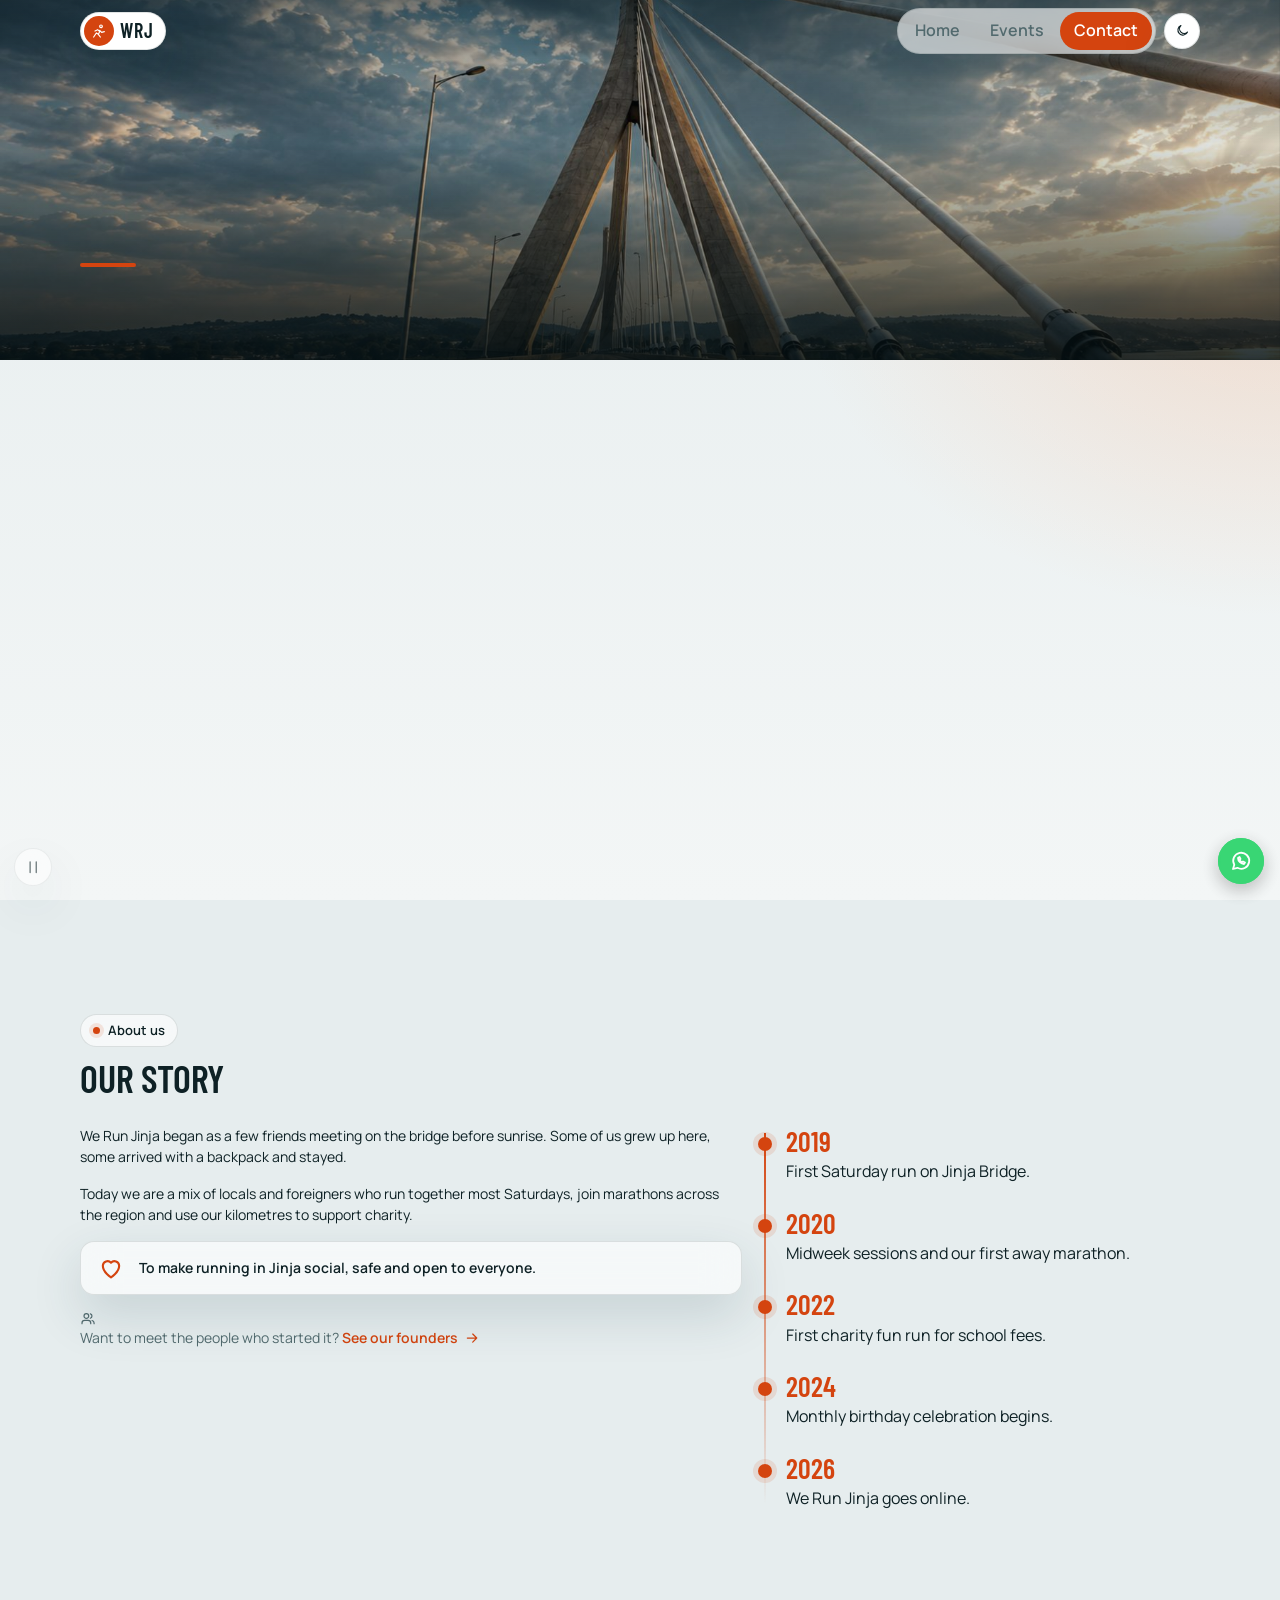
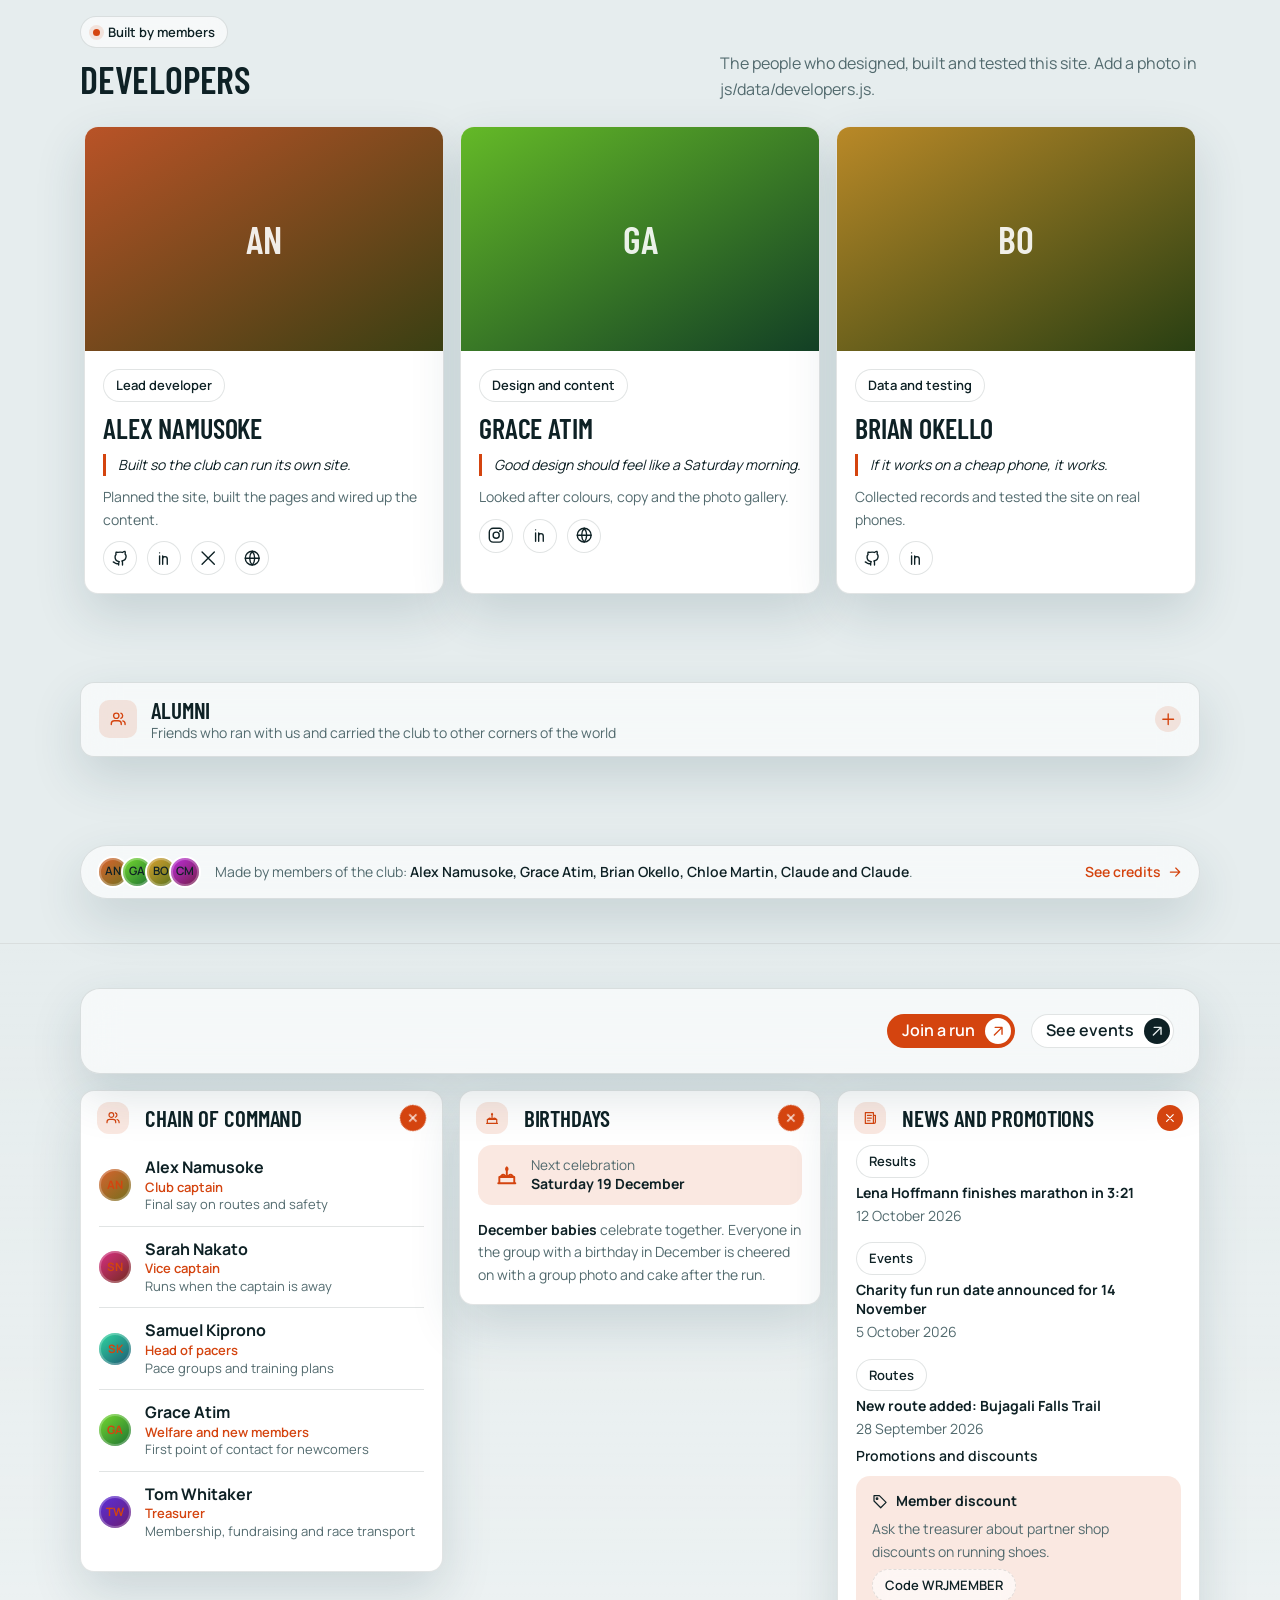
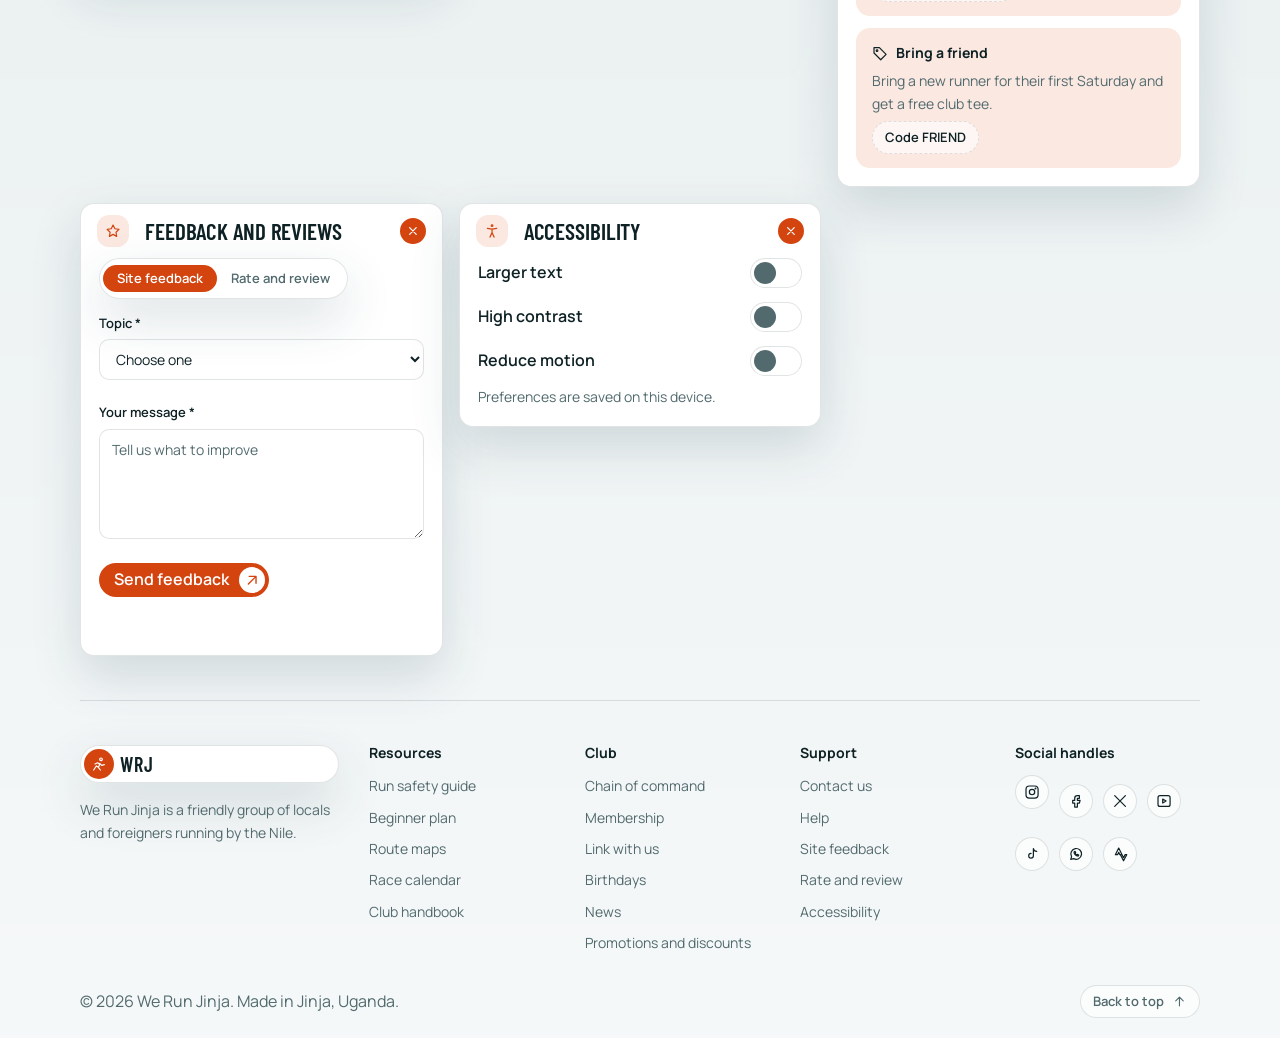
==== commit f5a8ab7e: "WRJ05026001" ====
--- a/contact.html
+++ b/contact.html
@@ -21,6 +21,9 @@
 <meta property="og:image" content="https://werunjinja.example/assets/og-image.jpg">
 <meta name="twitter:card" content="summary_large_image">
 <meta name="color-scheme" content="dark light">
+<meta name="geo.region" content="UG">
+<meta name="geo.placename" content="Jinja, Uganda">
+<!-- Google Search Console: paste your verification tag here, e.g. <meta name="google-site-verification" content="XXXX"> -->
 
 
 <link rel="preconnect" href="https://fonts.googleapis.com">
@@ -35,7 +38,7 @@
 <div id="header-root"></div>
 <main id="main"></main>
 <div id="footer-root"></div>
-<noscript><p style="padding:24px;text-align:center">We Run Jinja needs JavaScript to show its content. Please enable it and reload.</p></noscript>
+<noscript><div style="max-width:720px;margin:0 auto;padding:24px;font-family:system-ui,sans-serif;line-height:1.6"><h1>Contact We Run Jinja</h1><p>Message the We Run Jinja running club in Jinja, Uganda. <a href="index.html">Home</a></p><p>This site needs JavaScript for the full experience.</p></div></noscript>
 <script src="js/boot.js"></script>
 </body>
 </html>
--- a/css/pages.css
+++ b/css/pages.css
@@ -465,3 +465,61 @@
 .dev-grid{display:flex;flex-wrap:wrap;justify-content:center;gap:var(--gap)}
 .dev-grid>.founder{flex:1 1 260px;max-width:360px}
 .founder.dev .founder-photo{aspect-ratio:16/10}
+
+
+/* ==== hero polish for phone and tablet ==== */
+.page-hero{padding:96px 0 32px;align-items:end}
+.page-hero-bg{background-position:center 35%}
+.page-hero-in h1::after{content:"";display:block;width:56px;height:4px;border-radius:4px;background:var(--accent);margin-top:14px}
+#next-run-below{display:none}
+@media (max-width:1023px){
+  .hero .next-run{display:grid}
+  .hero .btn-ghost{display:none}
+  #next-run-below{display:block;margin-bottom:var(--gap)}
+  #next-run-below:empty{display:none;margin:0}
+  #next-run-below .next-run{max-width:none;justify-self:stretch}
+  .hero{padding-bottom:72px}
+  .hero-copy{gap:12px}
+  .hero-grid{grid-template-columns:1fr}
+}
+
+/* ==== belonging, photo mosaic, saturday steps, find us, photo cards ==== */
+.belong{display:grid;grid-template-columns:1.05fr 1fr;gap:calc(var(--gap)*2);align-items:center}
+.belong-copy{display:grid;gap:14px;justify-items:start}
+.promises{display:grid;gap:10px;width:100%}
+.promises li{display:flex;gap:12px;align-items:flex-start;padding:10px 14px;border-radius:var(--r-md);background:var(--surface);border:1px solid var(--line)}
+.promises li>span:last-child{display:grid;line-height:1.35}.promises b{font-size:var(--fs-text-sm);font-weight:600}.promises small{color:var(--muted);font-size:var(--fs-small)}
+.belong-media{display:grid;gap:var(--gap)}
+.belong-lead,.belong-face{margin:0;position:relative;overflow:hidden;border-radius:var(--r-lg)}
+.belong-lead{aspect-ratio:16/10}.belong-lead img,.belong-face img{width:100%;height:100%;object-fit:cover;display:block}
+.belong-lead figcaption{position:absolute;left:0;right:0;bottom:0;padding:24px 14px 12px;color:#fff;font-weight:600;font-size:var(--fs-text-sm);background:linear-gradient(transparent,rgba(0,0,0,.65))}
+.belong-faces{display:grid;grid-template-columns:repeat(auto-fit,minmax(0,1fr));gap:var(--gap)}
+.belong-face{aspect-ratio:4/3}
+@media (max-width:860px){.belong{grid-template-columns:1fr}}
+.mosaic{display:grid;gap:var(--gap);grid-template-columns:repeat(4,1fr);grid-auto-rows:150px}
+.mosaic-tile{position:relative;margin:0;overflow:hidden;border-radius:var(--r-md)}
+.mosaic-tile:first-child{grid-column:span 2;grid-row:span 2}
+.mosaic-tile img{width:100%;height:100%;object-fit:cover;display:block;transition:transform .8s var(--ease)}
+.mosaic-tile:hover img{transform:scale(1.06)}
+.mosaic-tile figcaption{position:absolute;left:0;right:0;bottom:0;padding:22px 12px 10px;color:#fff;font-size:var(--fs-small);font-weight:600;background:linear-gradient(transparent,rgba(0,0,0,.6))}
+@media (max-width:700px){.mosaic{grid-template-columns:repeat(2,1fr);grid-auto-rows:120px}.mosaic-tile:first-child{grid-column:span 2;grid-row:span 2}.mosaic-tile:nth-child(5){display:none}}
+.steps-photo{display:grid;grid-template-columns:repeat(4,1fr);gap:var(--gap)}
+.step-photo{display:grid;gap:10px}
+.step-img{position:relative;aspect-ratio:4/5;overflow:hidden;border-radius:var(--r-md);background:var(--surface-2)}
+.step-img img{width:100%;height:100%;object-fit:cover;display:block}
+.step-n{position:absolute;left:10px;top:10px;display:grid;place-items:center;width:34px;height:34px;border-radius:50%;background:var(--accent);color:var(--on-accent);font-size:var(--fs-h6)}
+.step-text{display:grid;gap:2px}.step-text p{font-size:var(--fs-text-sm)}
+@media (max-width:900px){.steps-photo{grid-template-columns:repeat(2,1fr)}}
+.find{display:grid;grid-template-columns:1fr 1fr;gap:var(--gap);padding:0;overflow:hidden;align-items:stretch}
+.find-photo{position:relative;min-height:240px}.find-photo img{position:absolute;inset:0;width:100%;height:100%;object-fit:cover}
+.find-photo .chip{position:absolute;left:12px;bottom:12px;background:rgba(0,0,0,.5);color:#fff;border-color:transparent}
+.find-copy{display:grid;gap:12px;align-content:center;justify-items:start;padding:calc(var(--card-pad)*1.4)}
+.find-place{display:flex;align-items:center;gap:8px;font-size:var(--fs-text-sm)}
+@media (max-width:760px){.find{grid-template-columns:1fr}.find-photo{min-height:200px}}
+.event-card.has-photo{grid-template-columns:auto 1fr 150px;align-items:stretch}
+.event-photo{border-radius:var(--r-md);overflow:hidden;min-height:96px}.event-photo img{width:100%;height:100%;object-fit:cover;display:block}
+@media (max-width:640px){.event-card.has-photo{grid-template-columns:auto 1fr}.event-photo{grid-column:1/-1;min-height:140px;order:-1}}
+.group-photo{margin:calc(var(--card-pad)*-1) calc(var(--card-pad)*-1) 6px;aspect-ratio:16/9;overflow:hidden;border-radius:var(--r-md) var(--r-md) 0 0}.group-photo img{width:100%;height:100%;object-fit:cover;display:block}
+.bday-photo{width:100%;aspect-ratio:16/9;object-fit:cover;border-radius:var(--r-md)}
+
+@media (max-width:640px){.event-photo{min-height:110px}.event-card.has-photo{gap:var(--gap)}}
